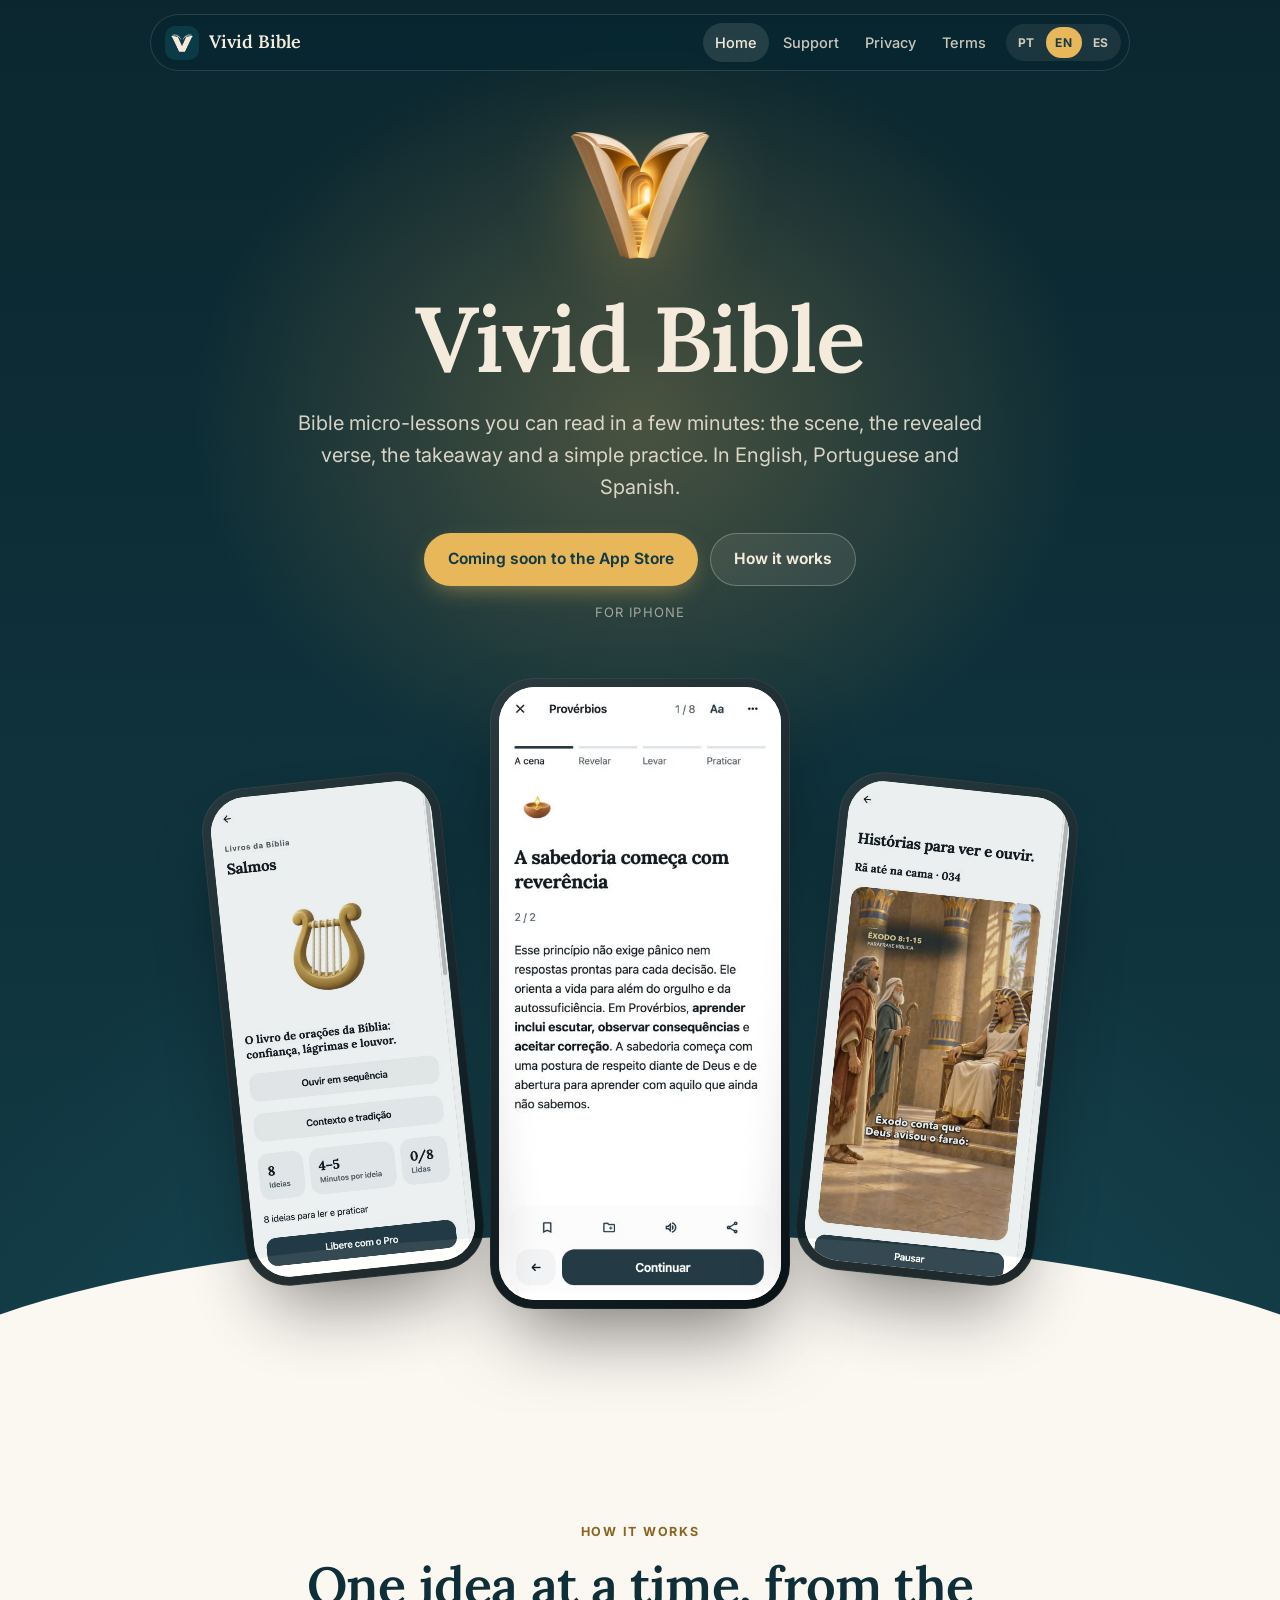
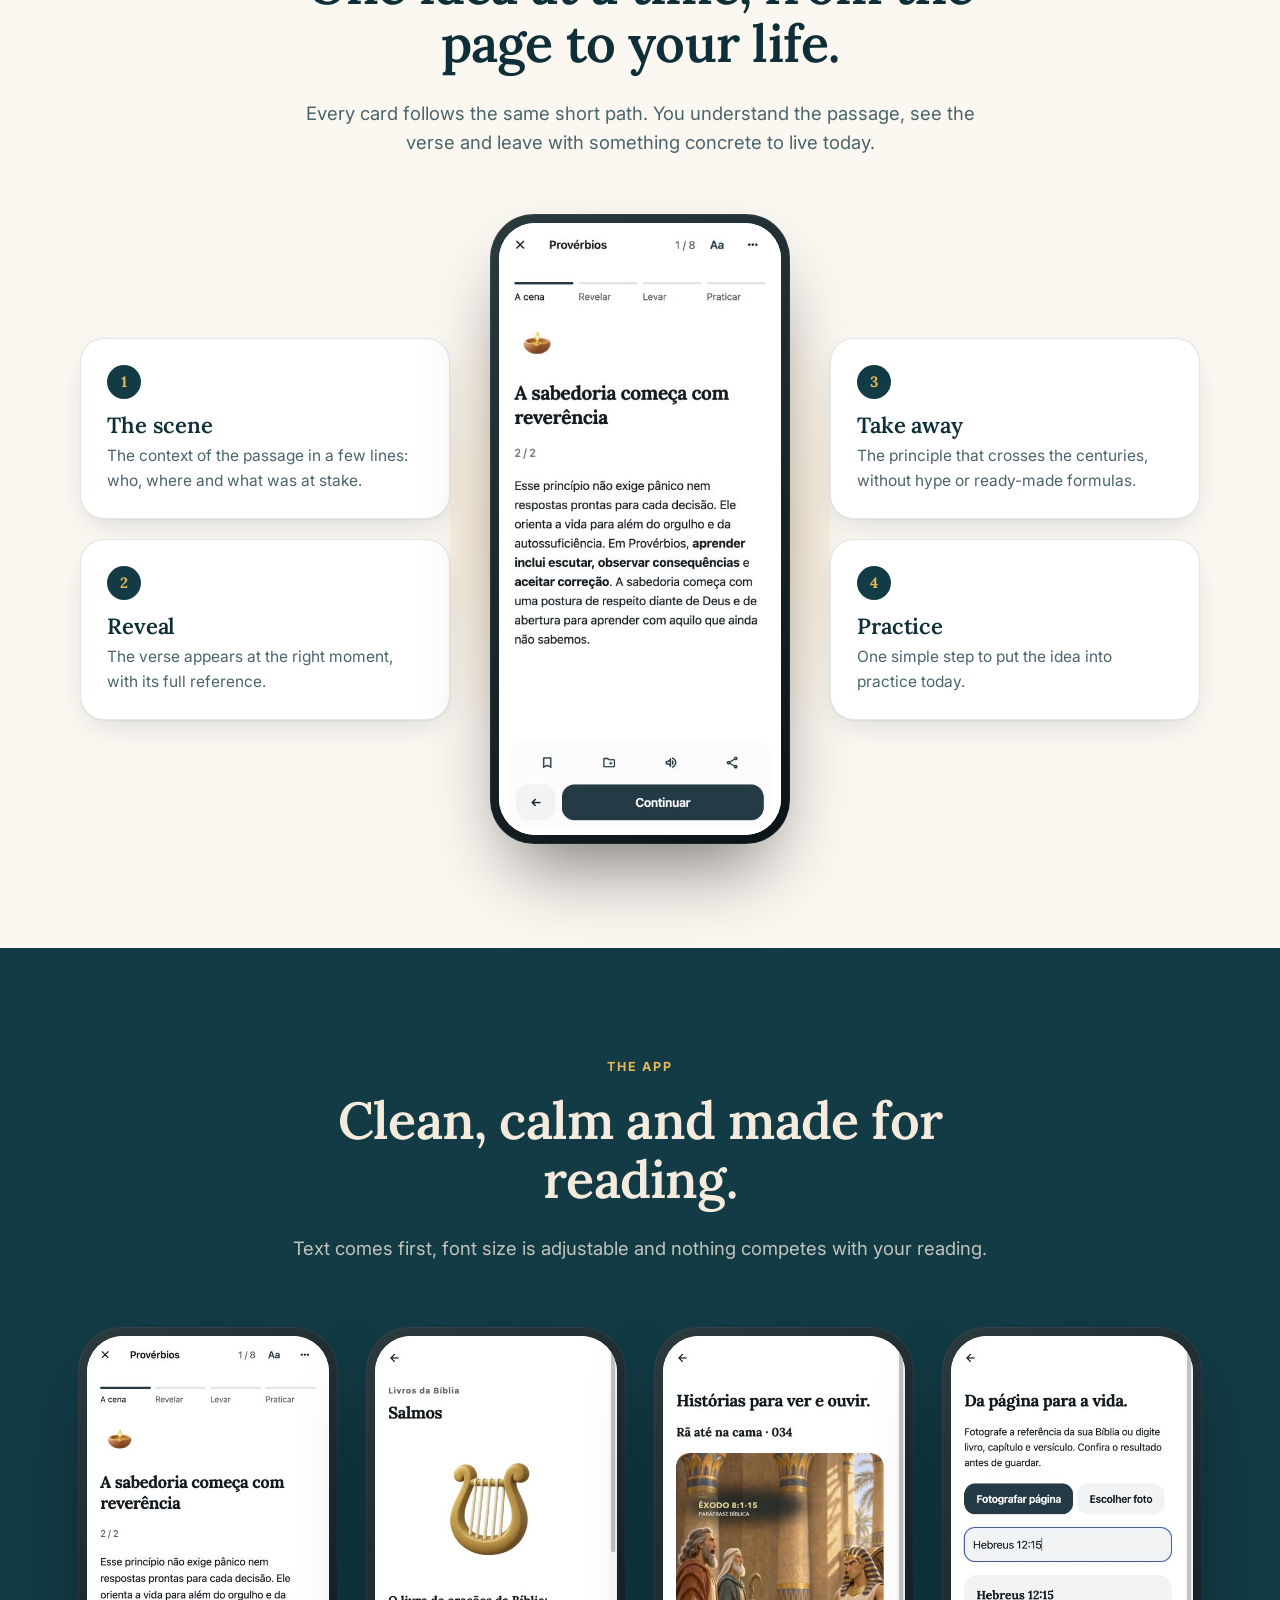
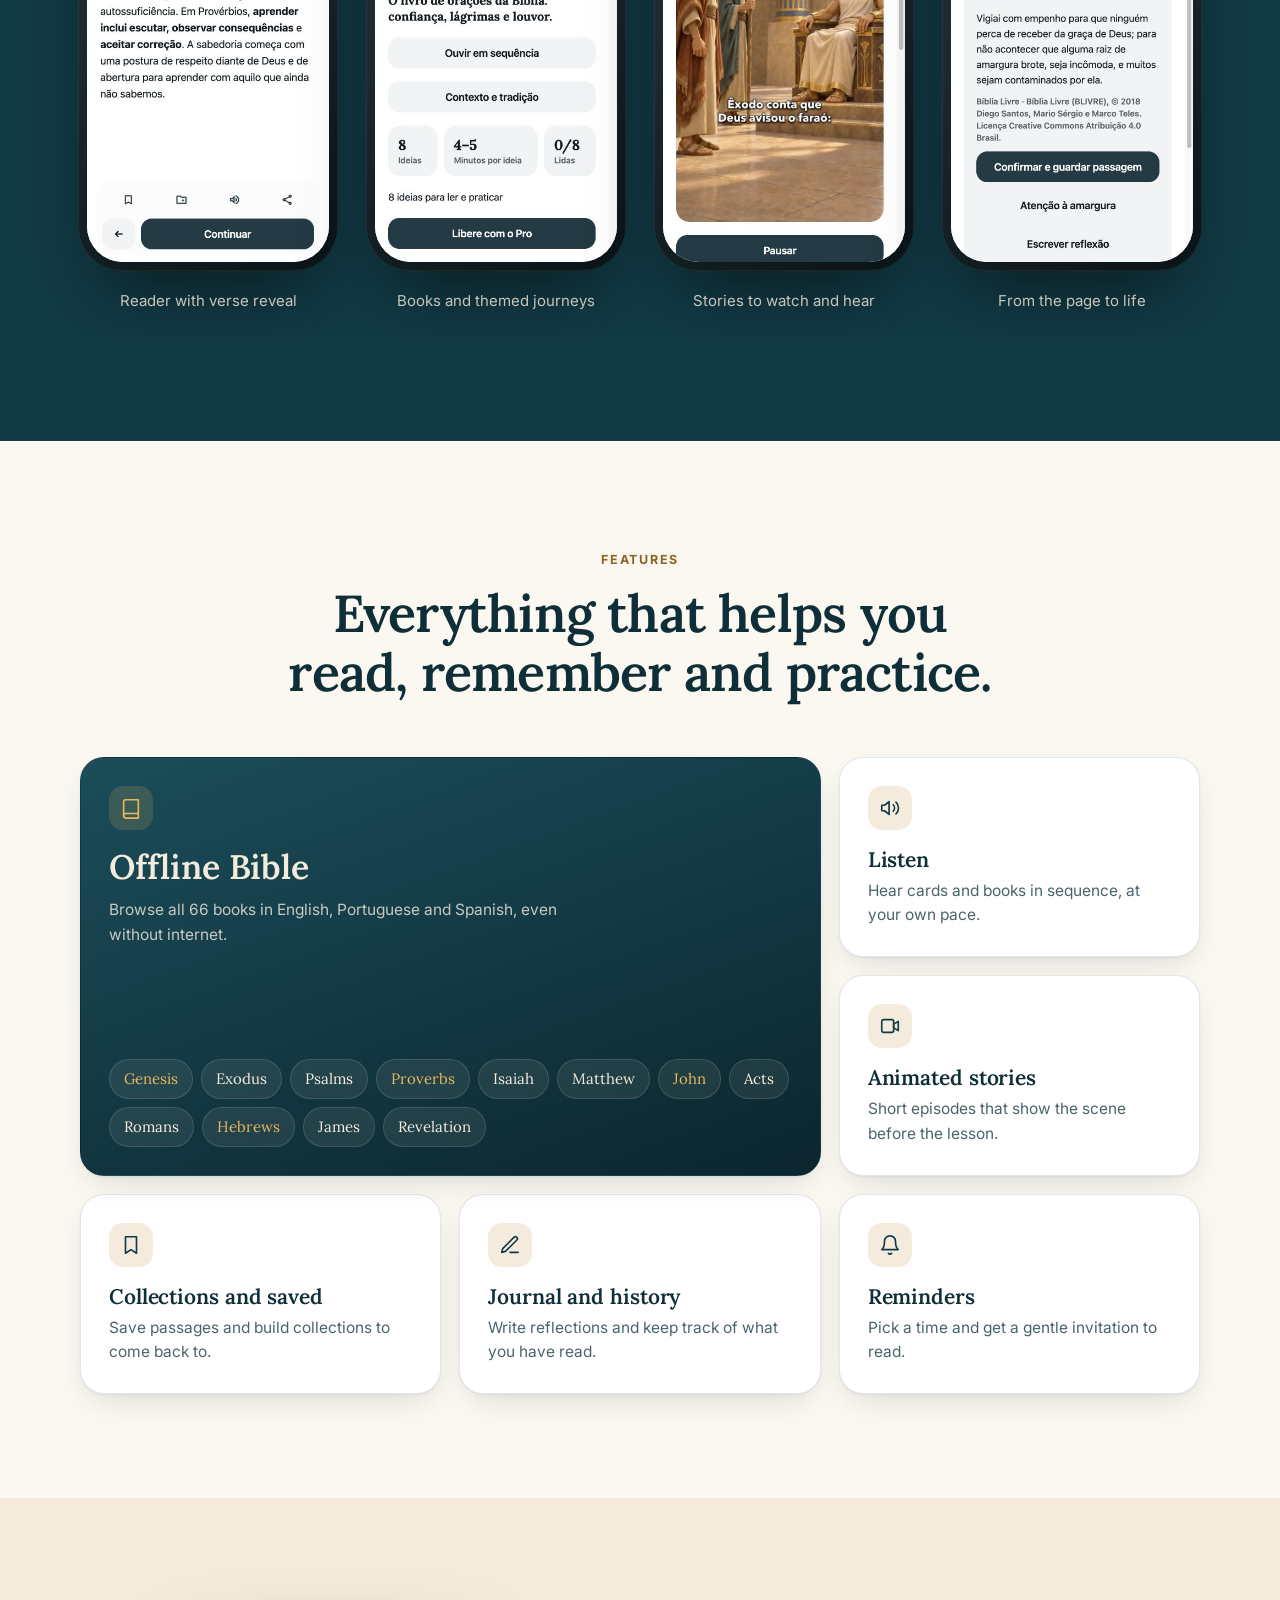
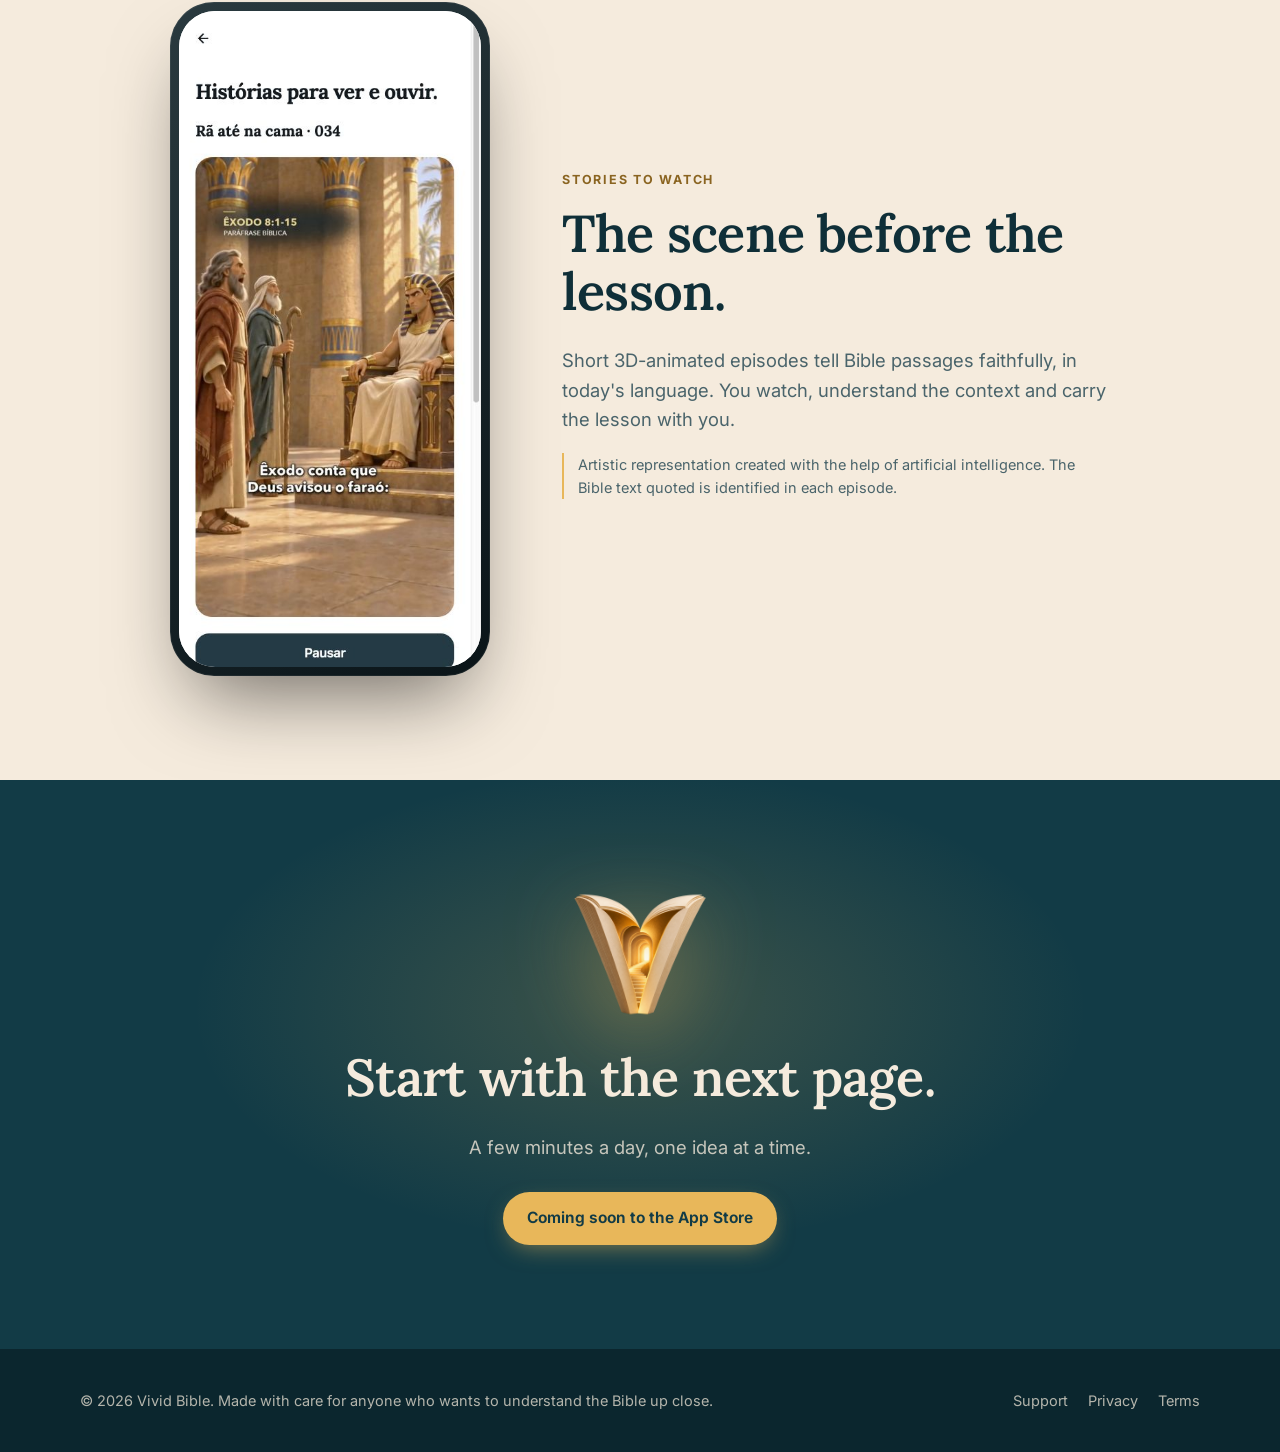
==== docs/en/index.html @ 7d6e079f "Site do Bíblia Vívida (PT/EN/ES) publicado pelo GitHub Pages Página inicial, Suporte, Política de Pr" ====
<!doctype html>
<html lang="en">
<head>
<meta charset="utf-8">
<meta name="viewport" content="width=device-width, initial-scale=1">
<title>Vivid Bible — Short Bible lessons for everyday life</title>
<meta name="description" content="Bible micro-lessons you can read in a few minutes: the scene, the verse, the takeaway and a practice. In English, Portuguese and Spanish.">
<meta name="theme-color" content="#123B46">
<meta property="og:title" content="Vivid Bible — Short Bible lessons for everyday life">
<meta property="og:description" content="Bible micro-lessons you can read in a few minutes: the scene, the verse, the takeaway and a practice. In English, Portuguese and Spanish.">
<meta property="og:image" content="../assets/img/avatar.png">

<link rel="icon" type="image/png" href="../assets/img/favicon.png">
<link rel="apple-touch-icon" href="../assets/img/apple-touch-icon.png">
<link rel="preconnect" href="https://fonts.googleapis.com">
<link rel="preconnect" href="https://fonts.gstatic.com" crossorigin>
<link href="https://fonts.googleapis.com/css2?family=Inter:wght@400;500;600;700&family=Lora:ital,wght@0,500;0,600;0,700;1,500&display=swap" rel="stylesheet">
<link rel="stylesheet" href="../assets/style.css">
</head>
<body>
<a class="skip" href="#conteudo">Skip to content</a>
<header class="topo">
  <div class="pilula">
    <a class="marca" href="index.html"><img src="../assets/img/avatar.png" alt="" width="36" height="36">Vivid Bible</a>
    <nav class="nav" aria-label="Menu"><a href="index.html" aria-current="page" class="so-desktop">Home</a><a href="support.html">Support</a><a href="privacy.html">Privacy</a><a href="terms.html">Terms</a><span class="idiomas"><a href="../pt/index.html" hreflang="pt-BR" lang="pt-BR">PT</a><a href="../en/index.html" hreflang="en" lang="en" aria-current="true">EN</a><a href="../es/index.html" hreflang="es" lang="es">ES</a></span></nav>
  </div>
</header>
<main id="conteudo">

<section class="heroi" aria-labelledby="h-heroi">
  <div class="wrap">
    <img class="simbolo revela" src="../assets/img/simbolo.png" alt="" width="640" height="640">
    <h1 id="h-heroi" class="revela">Vivid Bible</h1>
    
    <p class="lead revela">Bible micro-lessons you can read in a few minutes: the scene, the revealed verse, the takeaway and a simple practice. In English, Portuguese and Spanish.</p>
    <div class="ctas revela"><span class="botao" aria-disabled="true">Coming soon to the App Store</span><a class="botao secundario" href="#como">How it works</a></div>
    <p class="selo">For iPhone</p>
  </div>
  <div class="palco" aria-hidden="true">
    <div class="aparelho lado"><img src="../assets/img/print-salmos.jpg" alt="" width="440" height="956"></div>
    <div class="aparelho centro"><img src="../assets/img/print-leitor.jpg" alt="" width="440" height="956"></div>
    <div class="aparelho lado"><img src="../assets/img/print-video.jpg" alt="" width="440" height="956"></div>
  </div>
</section>

<section id="como" aria-labelledby="h-como">
  <div class="wrap">
    <div class="cabeca-secao">
      <p class="rotulo">How it works</p>
      <h2 class="titulo-secao" id="h-como">One idea at a time, from the page to your life.</h2>
      <p class="intro">Every card follows the same short path. You understand the passage, see the verse and leave with something concrete to live today.</p>
    </div>
    <div class="orbita">
      <div class="coluna"><div class="passo"><span class="num">1</span><h3>The scene</h3><p>The context of the passage in a few lines: who, where and what was at stake.</p></div><div class="passo"><span class="num">2</span><h3>Reveal</h3><p>The verse appears at the right moment, with its full reference.</p></div></div>
      <div class="aparelho"><img src="../assets/img/print-leitor.jpg" alt="Reader with verse reveal" width="440" height="956" loading="lazy"></div>
      <div class="coluna"><div class="passo"><span class="num">3</span><h3>Take away</h3><p>The principle that crosses the centuries, without hype or ready-made formulas.</p></div><div class="passo"><span class="num">4</span><h3>Practice</h3><p>One simple step to put the idea into practice today.</p></div></div>
    </div>
  </div>
</section>

<section class="escuro" aria-labelledby="h-telas">
  <div class="wrap">
    <div class="cabeca-secao">
      <p class="rotulo">The app</p>
      <h2 class="titulo-secao" id="h-telas">Clean, calm and made for reading.</h2>
      <p class="intro">Text comes first, font size is adjustable and nothing competes with your reading.</p>
    </div>
  </div>
  <div class="telas" tabindex="0" role="region" aria-label="The app"><div class="tela"><figure><div class="aparelho"><img src="../assets/img/print-leitor.jpg" alt="Reader with verse reveal" width="440" height="956" loading="lazy"></div><figcaption>Reader with verse reveal</figcaption></figure></div><div class="tela"><figure><div class="aparelho"><img src="../assets/img/print-salmos.jpg" alt="Books and themed journeys" width="440" height="956" loading="lazy"></div><figcaption>Books and themed journeys</figcaption></figure></div><div class="tela"><figure><div class="aparelho"><img src="../assets/img/print-video.jpg" alt="Stories to watch and hear" width="440" height="956" loading="lazy"></div><figcaption>Stories to watch and hear</figcaption></figure></div><div class="tela"><figure><div class="aparelho"><img src="../assets/img/print-scanner.jpg" alt="From the page to life" width="440" height="956" loading="lazy"></div><figcaption>From the page to life</figcaption></figure></div></div>
</section>

<section aria-labelledby="h-rec">
  <div class="wrap">
    <div class="cabeca-secao">
      <p class="rotulo">Features</p>
      <h2 class="titulo-secao" id="h-rec">Everything that helps you read, remember and practice.</h2>
    </div>
    <div class="bento"><div class="bloco grande escuro-b"><div class="icone" aria-hidden="true"><svg viewBox="0 0 24 24"><path d="M4 5.5A2.5 2.5 0 0 1 6.5 3H20v15H6.5A2.5 2.5 0 0 0 4 20.5z"/><path d="M4 20.5A2.5 2.5 0 0 0 6.5 23H20v-5"/></svg></div><h3>Offline Bible</h3><p>Browse all 66 books in English, Portuguese and Spanish, even without internet.</p><div class="livros" aria-hidden="true"><span>Genesis</span><span>Exodus</span><span>Psalms</span><span>Proverbs</span><span>Isaiah</span><span>Matthew</span><span>John</span><span>Acts</span><span>Romans</span><span>Hebrews</span><span>James</span><span>Revelation</span></div></div><div class="bloco"><div class="icone" aria-hidden="true"><svg viewBox="0 0 24 24"><path d="M11 5 6 9H3v6h3l5 4z"/><path d="M15.5 8.5a5 5 0 0 1 0 7"/><path d="M18.5 5.5a9 9 0 0 1 0 13"/></svg></div><h3>Listen</h3><p>Hear cards and books in sequence, at your own pace.</p></div><div class="bloco"><div class="icone" aria-hidden="true"><svg viewBox="0 0 24 24"><rect x="3" y="5" width="13" height="14" rx="2"/><path d="m16 10 5-3v10l-5-3z"/></svg></div><h3>Animated stories</h3><p>Short episodes that show the scene before the lesson.</p></div><div class="bloco"><div class="icone" aria-hidden="true"><svg viewBox="0 0 24 24"><path d="M6 3h12v18l-6-4-6 4z"/></svg></div><h3>Collections and saved</h3><p>Save passages and build collections to come back to.</p></div><div class="bloco"><div class="icone" aria-hidden="true"><svg viewBox="0 0 24 24"><path d="M12 20h9"/><path d="M16.5 3.5a2.1 2.1 0 0 1 3 3L7 19l-4 1 1-4z"/></svg></div><h3>Journal and history</h3><p>Write reflections and keep track of what you have read.</p></div><div class="bloco"><div class="icone" aria-hidden="true"><svg viewBox="0 0 24 24"><path d="M6 8a6 6 0 0 1 12 0c0 7 3 9 3 9H3s3-2 3-9"/><path d="M10.3 21a1.94 1.94 0 0 0 3.4 0"/></svg></div><h3>Reminders</h3><p>Pick a time and get a gentle invitation to read.</p></div></div>
  </div>
</section>

<section class="marfim" aria-labelledby="h-vid">
  <div class="wrap videos">
    <div class="aparelho"><img src="../assets/img/print-video.jpg" alt="" width="440" height="956" loading="lazy"></div>
    <div>
      <p class="rotulo">Stories to watch</p>
      <h2 class="titulo-secao" id="h-vid">The scene before the lesson.</h2>
      <p class="intro">Short 3D-animated episodes tell Bible passages faithfully, in today's language. You watch, understand the context and carry the lesson with you.</p>
      <p class="nota">Artistic representation created with the help of artificial intelligence. The Bible text quoted is identified in each episode.</p>
    </div>
  </div>
</section>

<section class="escuro chamada" aria-labelledby="h-fim">
  <div class="wrap">
    <img class="simbolo-peq" src="../assets/img/simbolo.png" alt="" width="140" height="140">
    <h2 class="titulo-secao" id="h-fim">Start with the next page.</h2>
    <p class="intro">A few minutes a day, one idea at a time.</p>
    <div class="ctas"><span class="botao" aria-disabled="true">Coming soon to the App Store</span></div>
  </div>
</section>

</main>
<footer class="rodape">
  <div class="wrap">
    <div>© 2026 Vivid Bible. Made with care for anyone who wants to understand the Bible up close.</div>
    <nav aria-label="Links"><a href="support.html">Support</a><a href="privacy.html">Privacy</a><a href="terms.html">Terms</a></nav>
  </div>
</footer>
<script>
  (function () {
    var t = document.querySelector(".topo");
    var f = function () { t.classList.toggle("rolou", window.scrollY > 8); };
    f(); window.addEventListener("scroll", f, { passive: true });
  })();
</script>
</body>
</html>
---- docs/assets/style.css ----
/* Bíblia Vívida — site do app
   Paleta do kit de marca: petróleo #123B46, marfim #F5EBDD, ouro #E8B75A
   Texto só em marfim/petróleo ou ouro/petróleo (ouro sobre marfim é decorativo).
   Referências de layout (Mobbin): Superpower/Jeton (nav em pílula, hero central com aparelho),
   Monarch (passos orbitando o aparelho), Fluz/PamPam (títulos serifados, grade de recursos). */

:root {
  --petroleo: #123B46;
  --petroleo-escuro: #0B262E;
  --petroleo-claro: #1B4D5A;
  --marfim: #F5EBDD;
  --marfim-claro: #FBF7F1;
  --ouro: #E8B75A;
  --ouro-escuro: #8A6420; /* texto pequeno sobre marfim (contraste ≥ 4.5) */
  --tinta: #0F2F38;
  --tinta-suave: #4A646B;
  --linha: rgba(18, 59, 70, 0.12);
  --serif: "Lora", Georgia, "Times New Roman", serif;
  --sans: "Inter", -apple-system, BlinkMacSystemFont, "Segoe UI", Roboto, Helvetica, Arial, sans-serif;
  --raio: 24px;
  --max: 1160px;
  --sombra: 0 1px 2px rgba(11,38,46,.06), 0 12px 32px -12px rgba(11,38,46,.18);
}

* { box-sizing: border-box; }
html { -webkit-text-size-adjust: 100%; scroll-behavior: smooth; scroll-padding-top: 96px; }
body {
  margin: 0;
  font-family: var(--sans);
  font-size: 17px;
  line-height: 1.6;
  color: var(--tinta);
  background: var(--marfim-claro);
  -webkit-font-smoothing: antialiased;
  overflow-x: hidden;
}
img { max-width: 100%; height: auto; display: block; }
a { color: inherit; }
h1, h2, h3 { font-family: var(--serif); font-weight: 600; line-height: 1.12; margin: 0 0 .5em; letter-spacing: -.015em; }
h3 { letter-spacing: -.005em; }
p { margin: 0 0 1em; }

.wrap { max-width: var(--max); margin: 0 auto; padding: 0 20px; }
.skip { position: absolute; left: -9999px; }
.skip:focus { left: 16px; top: 16px; background: var(--ouro); color: var(--petroleo); padding: 8px 12px; z-index: 100; border-radius: 8px; }
:focus-visible { outline: 3px solid var(--ouro); outline-offset: 3px; border-radius: 8px; }

/* ---------- Navegação flutuante em pílula ---------- */
.topo { position: sticky; top: 0; z-index: 50; padding: 14px 16px 0; margin-bottom: -82px; pointer-events: none; }
.pilula {
  pointer-events: auto;
  max-width: 980px; margin: 0 auto;
  display: flex; align-items: center; justify-content: space-between; gap: 12px;
  padding: 8px 8px 8px 14px; border-radius: 999px;
  color: var(--marfim);
  background: rgba(11, 38, 46, .55);
  border: 1px solid rgba(245, 235, 221, .14);
  -webkit-backdrop-filter: blur(18px) saturate(1.4); backdrop-filter: blur(18px) saturate(1.4);
  transition: background .3s, box-shadow .3s;
}
.topo.rolou .pilula { background: rgba(11, 38, 46, .86); box-shadow: 0 12px 30px -10px rgba(0,0,0,.4); }
.marca { display: flex; align-items: center; gap: 10px; text-decoration: none; font-family: var(--serif); font-size: 18px; font-weight: 600; white-space: nowrap; }
.marca img { width: 34px; height: 34px; border-radius: 10px; }
.nav { display: flex; align-items: center; gap: 2px; }
.nav a { text-decoration: none; font-size: 14.5px; font-weight: 500; padding: 8px 12px; border-radius: 999px; color: rgba(245,235,221,.82); transition: color .2s, background .2s; }
.nav a:hover { color: var(--marfim); background: rgba(245,235,221,.08); }
.nav a[aria-current="page"] { color: var(--marfim); background: rgba(245,235,221,.12); }
.idiomas { display: flex; gap: 2px; margin-left: 6px; padding: 3px; border-radius: 999px; background: rgba(245,235,221,.08); }
.idiomas a { font-size: 12px; font-weight: 700; letter-spacing: .06em; padding: 6px 9px; }
.idiomas a[aria-current="true"] { background: var(--ouro); color: var(--petroleo); }

/* ---------- Herói ---------- */
.heroi {
  position: relative;
  color: var(--marfim);
  text-align: center;
  padding-top: 132px;
  background:
    radial-gradient(ellipse 50% 38% at 50% 30%, rgba(232, 183, 90, .28), transparent 70%),
    radial-gradient(ellipse 80% 60% at 50% 100%, rgba(27, 77, 90, .9), transparent 70%),
    linear-gradient(180deg, var(--petroleo-escuro) 0%, var(--petroleo) 100%);
  overflow: hidden;
}
.heroi::after { /* curva de transição para o marfim, como em Superpower */
  content: ""; position: absolute; left: -10%; right: -10%; bottom: -1px; height: 180px;
  background: var(--marfim-claro); border-radius: 50% 50% 0 0 / 100% 100% 0 0; z-index: 1;
}
.heroi .simbolo { width: 148px; margin: 0 auto 18px; filter: drop-shadow(0 18px 40px rgba(232,183,90,.35)); }
.heroi h1 { font-size: clamp(46px, 7.4vw, 92px); margin-bottom: .18em; }
.assinatura { font-family: var(--serif); font-style: italic; font-size: clamp(20px, 2.4vw, 27px); color: var(--ouro); margin: 0 auto .9em; }
.heroi .lead { font-size: clamp(17px, 1.6vw, 20px); max-width: 36em; margin: 0 auto; color: rgba(245,235,221,.86); }
.ctas { display: flex; flex-wrap: wrap; gap: 12px; margin-top: 30px; justify-content: center; align-items: center; }
.botao {
  display: inline-flex; align-items: center; gap: 10px;
  background: var(--ouro); color: var(--petroleo);
  font-weight: 650; text-decoration: none; padding: 14px 24px; border-radius: 999px; border: 0; font-size: 15.5px;
  box-shadow: 0 8px 24px -8px rgba(232,183,90,.6);
  transition: transform .2s, box-shadow .2s;
}
.botao:hover { transform: translateY(-1px); }
.botao.secundario { background: rgba(245,235,221,.08); color: var(--marfim); box-shadow: inset 0 0 0 1px rgba(245,235,221,.28); }
.botao[aria-disabled="true"] { cursor: default; }
.botao[aria-disabled="true"]:hover { transform: none; }
.selo { font-size: 13px; letter-spacing: .08em; text-transform: uppercase; color: rgba(245,235,221,.6); margin-top: 16px; }

.palco { position: relative; z-index: 2; display: flex; justify-content: center; align-items: flex-end; gap: 28px; margin-top: 56px; padding: 0 20px; }
.palco .centro { width: 300px; }
.palco .lado { width: 240px; margin-bottom: 40px; opacity: .92; }
.palco .lado:first-child { transform: rotate(-6deg) translateY(10px); }
.palco .lado:last-child { transform: rotate(6deg) translateY(10px); }

/* Aparelho */
.aparelho { border-radius: 44px; padding: 9px; background: linear-gradient(145deg, #2a3a3f, #0a1418); box-shadow: 0 0 0 1px rgba(255,255,255,.06) inset, 0 40px 80px -24px rgba(0,0,0,.55); }
.aparelho img { border-radius: 36px; width: 100%; aspect-ratio: 440 / 956; object-fit: cover; object-position: top; background: #fff; }

/* ---------- Seções ---------- */
section { padding: 104px 0; }
.cabeca-secao { text-align: center; max-width: 720px; margin: 0 auto 56px; }
.rotulo { display: inline-block; font-size: 12.5px; font-weight: 700; letter-spacing: .14em; text-transform: uppercase; color: var(--ouro-escuro); margin-bottom: 14px; }
.escuro .rotulo { color: var(--ouro); }
.titulo-secao { font-size: clamp(32px, 4.4vw, 52px); }
.intro { font-size: 18.5px; color: var(--tinta-suave); margin: 0 auto; }
.escuro { background: var(--petroleo); color: var(--marfim); }
.escuro .intro { color: rgba(245,235,221,.78); }
.marfim { background: var(--marfim); }

/* Passos em órbita (Monarch) */
.orbita { display: grid; grid-template-columns: 1fr 300px 1fr; gap: 40px; align-items: center; }
.coluna { display: grid; gap: 20px; }
.passo { position: relative; background: #fff; border: 1px solid var(--linha); border-radius: var(--raio); padding: 26px 26px 24px; box-shadow: var(--sombra); }
.passo .num { display: inline-grid; place-items: center; width: 34px; height: 34px; border-radius: 50%; background: var(--petroleo); color: var(--ouro); font-family: var(--serif); font-weight: 700; font-size: 15px; margin-bottom: 14px; }
.passo h3 { font-size: 22px; margin-bottom: .3em; }
.passo p { color: var(--tinta-suave); margin: 0; font-size: 15.5px; }
.orbita .aparelho { position: relative; }
.orbita .aparelho::before { content: ""; position: absolute; inset: -40px; z-index: -1; background: radial-gradient(circle, rgba(232,183,90,.35), transparent 65%); }

/* Telas em carrossel */
.telas { display: flex; gap: 28px; overflow-x: auto; scroll-snap-type: x mandatory; padding: 8px max(20px, calc((100vw - var(--max)) / 2 + 20px)) 24px; scrollbar-width: none; }
.telas::-webkit-scrollbar { display: none; }
.tela { flex: 0 0 260px; scroll-snap-align: center; }
.tela figure { margin: 0; }
.tela figcaption { font-size: 15px; margin-top: 18px; text-align: center; color: rgba(245,235,221,.8); }
@media (min-width: 1180px) { .telas { justify-content: center; } }

/* Bento de recursos */
.bento { display: grid; grid-template-columns: repeat(3, 1fr); gap: 18px; }
.bloco { background: #fff; border: 1px solid var(--linha); border-radius: var(--raio); padding: 28px; box-shadow: var(--sombra); transition: transform .25s, box-shadow .25s; }
.bloco:hover { transform: translateY(-2px); box-shadow: 0 1px 2px rgba(11,38,46,.06), 0 18px 40px -14px rgba(11,38,46,.25); }
.bloco h3 { font-size: 21px; margin-bottom: .35em; }
.bloco p { color: var(--tinta-suave); margin: 0; font-size: 15.5px; }
.bloco.grande { grid-column: span 2; grid-row: span 2; display: flex; flex-direction: column; overflow: hidden; position: relative; }
.escuro-b { background: linear-gradient(160deg, var(--petroleo-claro), var(--petroleo-escuro)); color: var(--marfim); border-color: transparent; }
.escuro-b p { color: rgba(245,235,221,.8); max-width: 30em; }
.escuro-b h3 { font-size: clamp(26px, 3vw, 34px); }
.icone { width: 44px; height: 44px; border-radius: 14px; background: var(--marfim); display: grid; place-items: center; margin-bottom: 18px; }
.escuro-b .icone { background: rgba(232,183,90,.16); }
.icone svg { width: 22px; height: 22px; stroke: var(--petroleo); fill: none; stroke-width: 1.8; stroke-linecap: round; stroke-linejoin: round; }
.escuro-b .icone svg { stroke: var(--ouro); }
.livros { margin-top: auto; padding-top: 28px; display: flex; flex-wrap: wrap; gap: 8px; }
.livros span { font-family: var(--serif); font-size: 15px; padding: 7px 14px; border-radius: 999px; background: rgba(245,235,221,.08); border: 1px solid rgba(245,235,221,.14); }
.livros span:nth-child(3n+1) { color: var(--ouro); }

/* Vídeos */
.videos { display: grid; grid-template-columns: 320px 1fr; gap: 72px; align-items: center; max-width: 980px; }
.videos .intro { margin: 0; }
.nota { font-size: 14.5px; color: var(--tinta-suave); margin-top: 18px; padding-left: 14px; border-left: 2px solid var(--ouro); }

/* Chamada final */
.chamada { text-align: center; position: relative; overflow: hidden;
  background: radial-gradient(ellipse 50% 60% at 50% 40%, rgba(232,183,90,.2), transparent 70%), var(--petroleo); }
.chamada .simbolo-peq { width: 140px; margin: 0 auto 24px; filter: drop-shadow(0 18px 40px rgba(232,183,90,.35)); }
.chamada .intro { margin: 0 auto; }

/* Animação de entrada */
@media (prefers-reduced-motion: no-preference) {
  .revela { animation: sobe .8s cubic-bezier(.2,.7,.2,1) both; }
  .heroi h1.revela { animation-delay: .08s; }
  .heroi .lead.revela { animation-delay: .16s; }
  .heroi .ctas.revela { animation-delay: .24s; }
  .palco { animation: sobe 1s .3s cubic-bezier(.2,.7,.2,1) both; }
  @keyframes sobe { from { opacity: 0; transform: translateY(24px); } to { opacity: 1; transform: none; } }
}

/* ---------- Páginas de texto (suporte / legais) ---------- */
.cabecalho-pagina { background: radial-gradient(ellipse 60% 80% at 50% 0%, rgba(232,183,90,.18), transparent 70%), var(--petroleo); color: var(--marfim); padding: 140px 0 64px; text-align: center; }
.cabecalho-pagina h1 { font-size: clamp(38px, 5.6vw, 60px); margin: 0; }
.cabecalho-pagina p { margin: 12px 0 0; color: rgba(245,235,221,.78); }
.texto { max-width: 760px; margin: 0 auto; padding: 56px 20px 104px; }
.texto h2 { font-size: 26px; margin-top: 1.9em; }
.texto h3 { font-size: 20px; margin-top: 1.4em; }
.texto ul { padding-left: 1.2em; margin: 0 0 1em; }
.texto li { margin-bottom: .45em; }
.texto a { color: var(--petroleo); text-decoration-color: var(--ouro); text-decoration-thickness: 2px; text-underline-offset: 3px; }
.sumario { background: #fff; border: 1px solid var(--linha); border-radius: var(--raio); padding: 22px 26px; box-shadow: var(--sombra); }
.sumario ol { margin: 0; padding-left: 1.2em; columns: 2; column-gap: 32px; }
.sumario li { break-inside: avoid; font-size: 15px; }
.sumario a { text-decoration: none; }
.sumario a:hover { text-decoration: underline; }

/* FAQ */
.faq details { background: #fff; border: 1px solid var(--linha); border-radius: 18px; margin-bottom: 12px; box-shadow: var(--sombra); transition: border-color .2s; }
.faq details[open] { border-color: rgba(232,183,90,.6); }
.faq summary { cursor: pointer; padding: 20px 24px; font-weight: 600; list-style: none; display: flex; justify-content: space-between; align-items: center; gap: 16px; }
.faq summary::-webkit-details-marker { display: none; }
.faq summary::after { content: "+"; flex: none; display: grid; place-items: center; width: 28px; height: 28px; border-radius: 50%; background: var(--marfim); font-size: 18px; line-height: 1; color: var(--petroleo); transition: transform .2s; }
.faq details[open] summary::after { transform: rotate(45deg); }
.faq details > div { padding: 0 24px 20px; color: var(--tinta-suave); }
.faq details > div p { margin: 0; }
.contato { background: radial-gradient(ellipse 70% 90% at 100% 0%, rgba(232,183,90,.2), transparent 70%), var(--petroleo); color: var(--marfim); border-radius: var(--raio); padding: 32px; margin-top: 40px; }
.contato h2 { margin-top: 0; }
.contato a { color: var(--ouro); }

/* Pendências de preenchimento: ficam visíveis de propósito até serem trocadas */
mark.pendente { background: #ffe08a; color: #3a2a00; padding: 0 4px; border-radius: 4px; font-weight: 600; }

/* ---------- Rodapé ---------- */
.rodape { background: var(--petroleo-escuro); color: rgba(245,235,221,.72); font-size: 14.5px; padding: 40px 0; }
.rodape .wrap { display: flex; flex-wrap: wrap; justify-content: space-between; gap: 20px; align-items: center; }
.rodape nav { display: flex; flex-wrap: wrap; gap: 20px; }
.rodape a { text-decoration: none; }
.rodape a:hover { color: var(--ouro); }

/* ---------- Responsivo ---------- */
@media (max-width: 960px) {
  .palco .lado { width: 190px; }
  .palco .centro { width: 250px; }
  .orbita { grid-template-columns: 1fr; max-width: 520px; margin: 0 auto; }
  .orbita .aparelho { max-width: 280px; margin: 20px auto; order: -1; }
  .bento { grid-template-columns: repeat(2, 1fr); }
  .videos { grid-template-columns: 1fr; gap: 40px; text-align: center; }
  .videos .aparelho { max-width: 280px; margin: 0 auto; }
  .nota { text-align: left; }
}
@media (max-width: 680px) {
  body { font-size: 16px; }
  section { padding: 72px 0; }
  .topo { padding: 10px 10px 0; margin-bottom: -70px; }
  .pilula { padding: 6px 6px 6px 10px; }
  .marca span, .marca { font-size: 0; gap: 0; }
  .marca img { width: 32px; height: 32px; }
  .nav .so-desktop { display: none; }
  .nav a { font-size: 13px; padding: 7px 7px; }
  .idiomas { margin-left: 2px; }
  .idiomas a { padding: 5px 6px; font-size: 10.5px; }
  .heroi { padding-top: 104px; }
  .heroi .simbolo { width: 112px; }
  .palco { gap: 12px; margin-top: 44px; }
  .palco .lado { display: none; }
  .palco .centro { width: 240px; }
  .heroi::after { height: 90px; }
  .bento { grid-template-columns: 1fr; }
  .bloco.grande { grid-column: auto; grid-row: auto; }
  .tela { flex-basis: 220px; }
  .aparelho { border-radius: 36px; padding: 7px; }
  .aparelho img { border-radius: 30px; }
  .sumario ol { columns: 1; }
  .cabecalho-pagina { padding: 116px 0 48px; }
}
@media (prefers-reduced-motion: reduce) { html { scroll-behavior: auto; } * { transition: none !important; } }
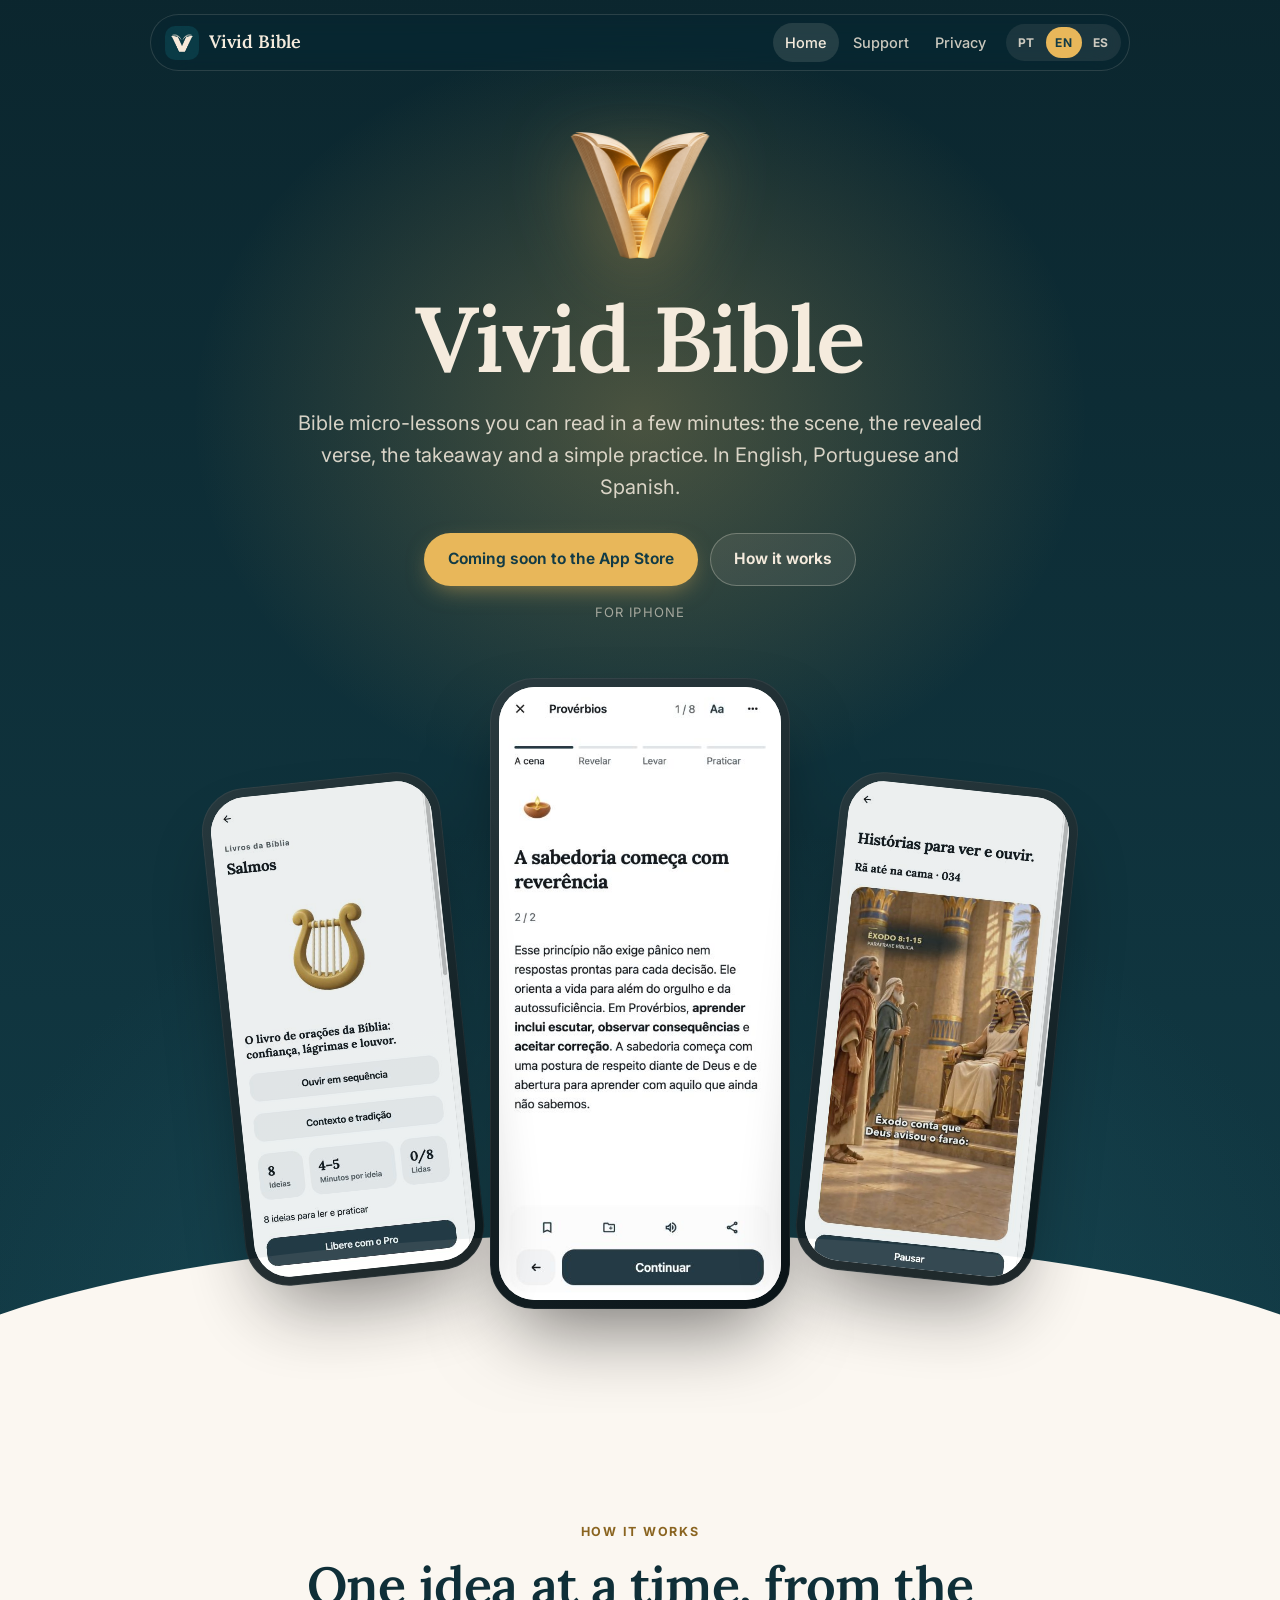
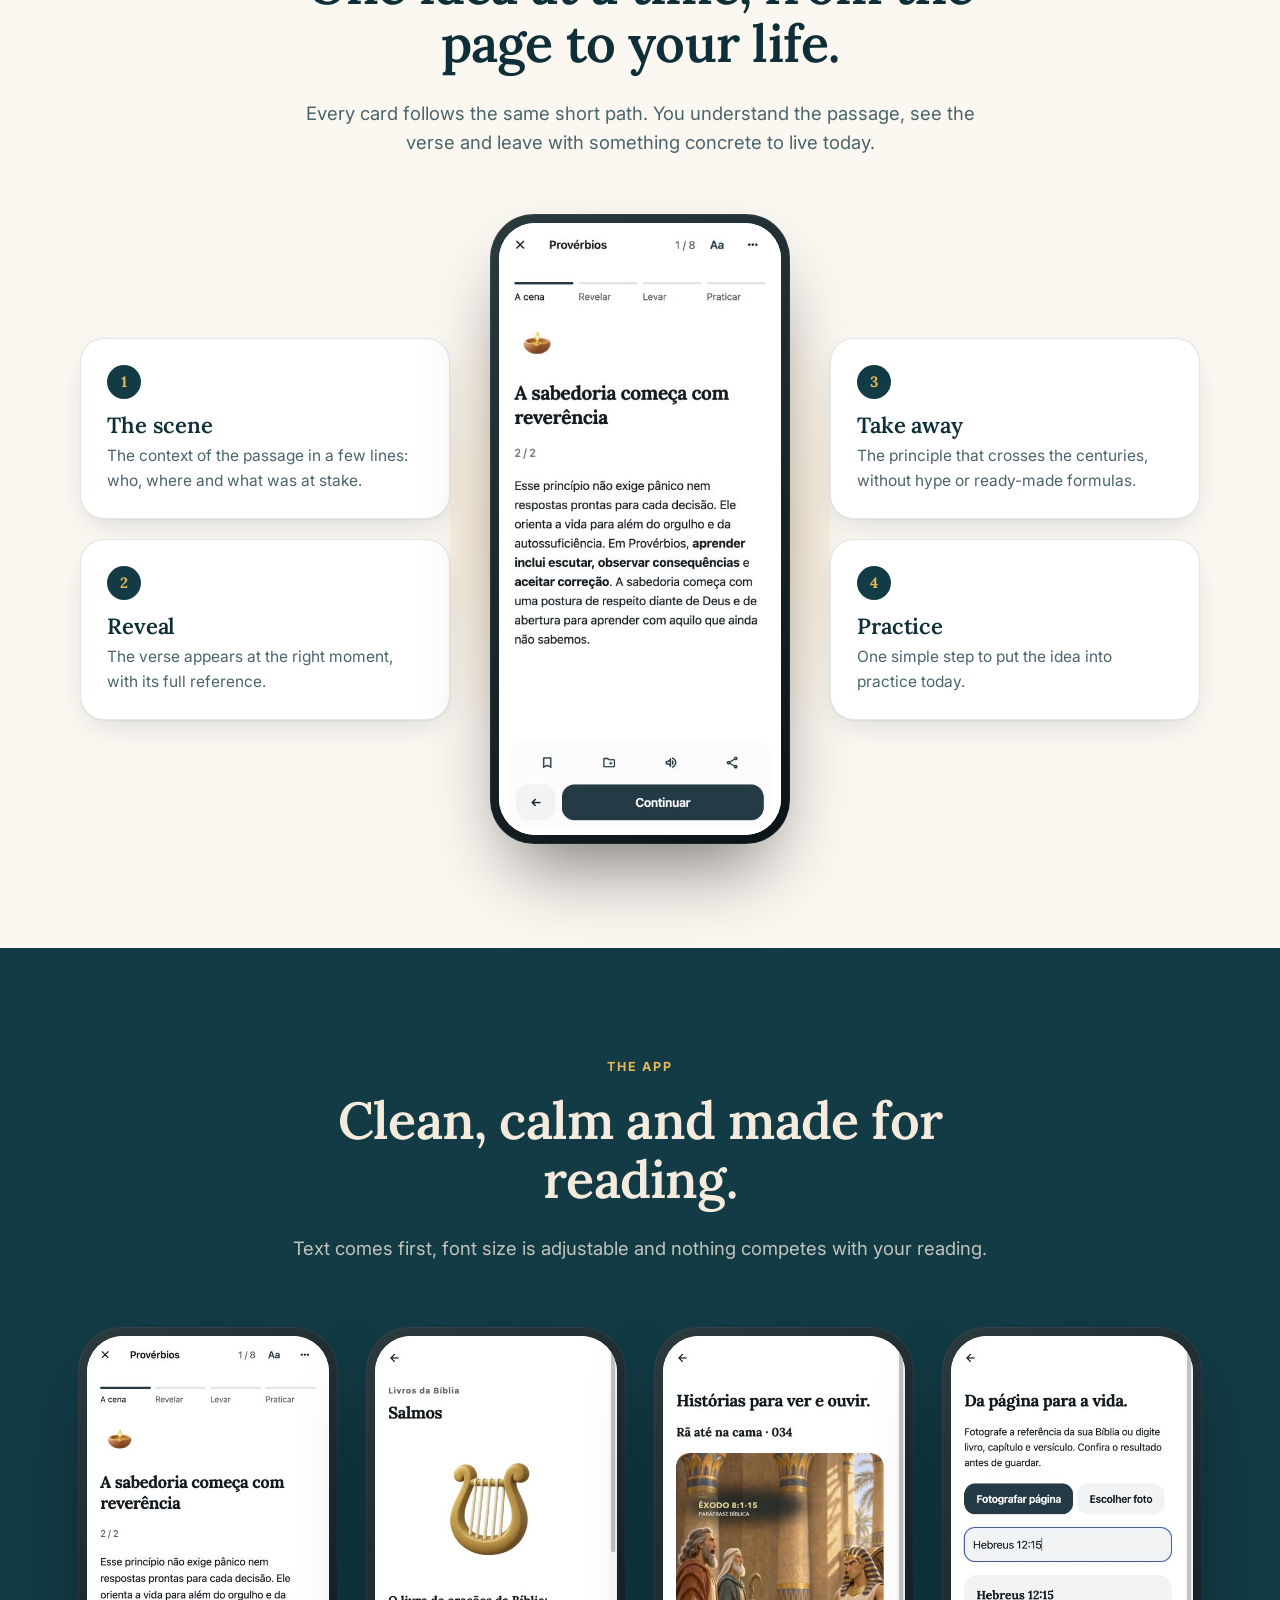
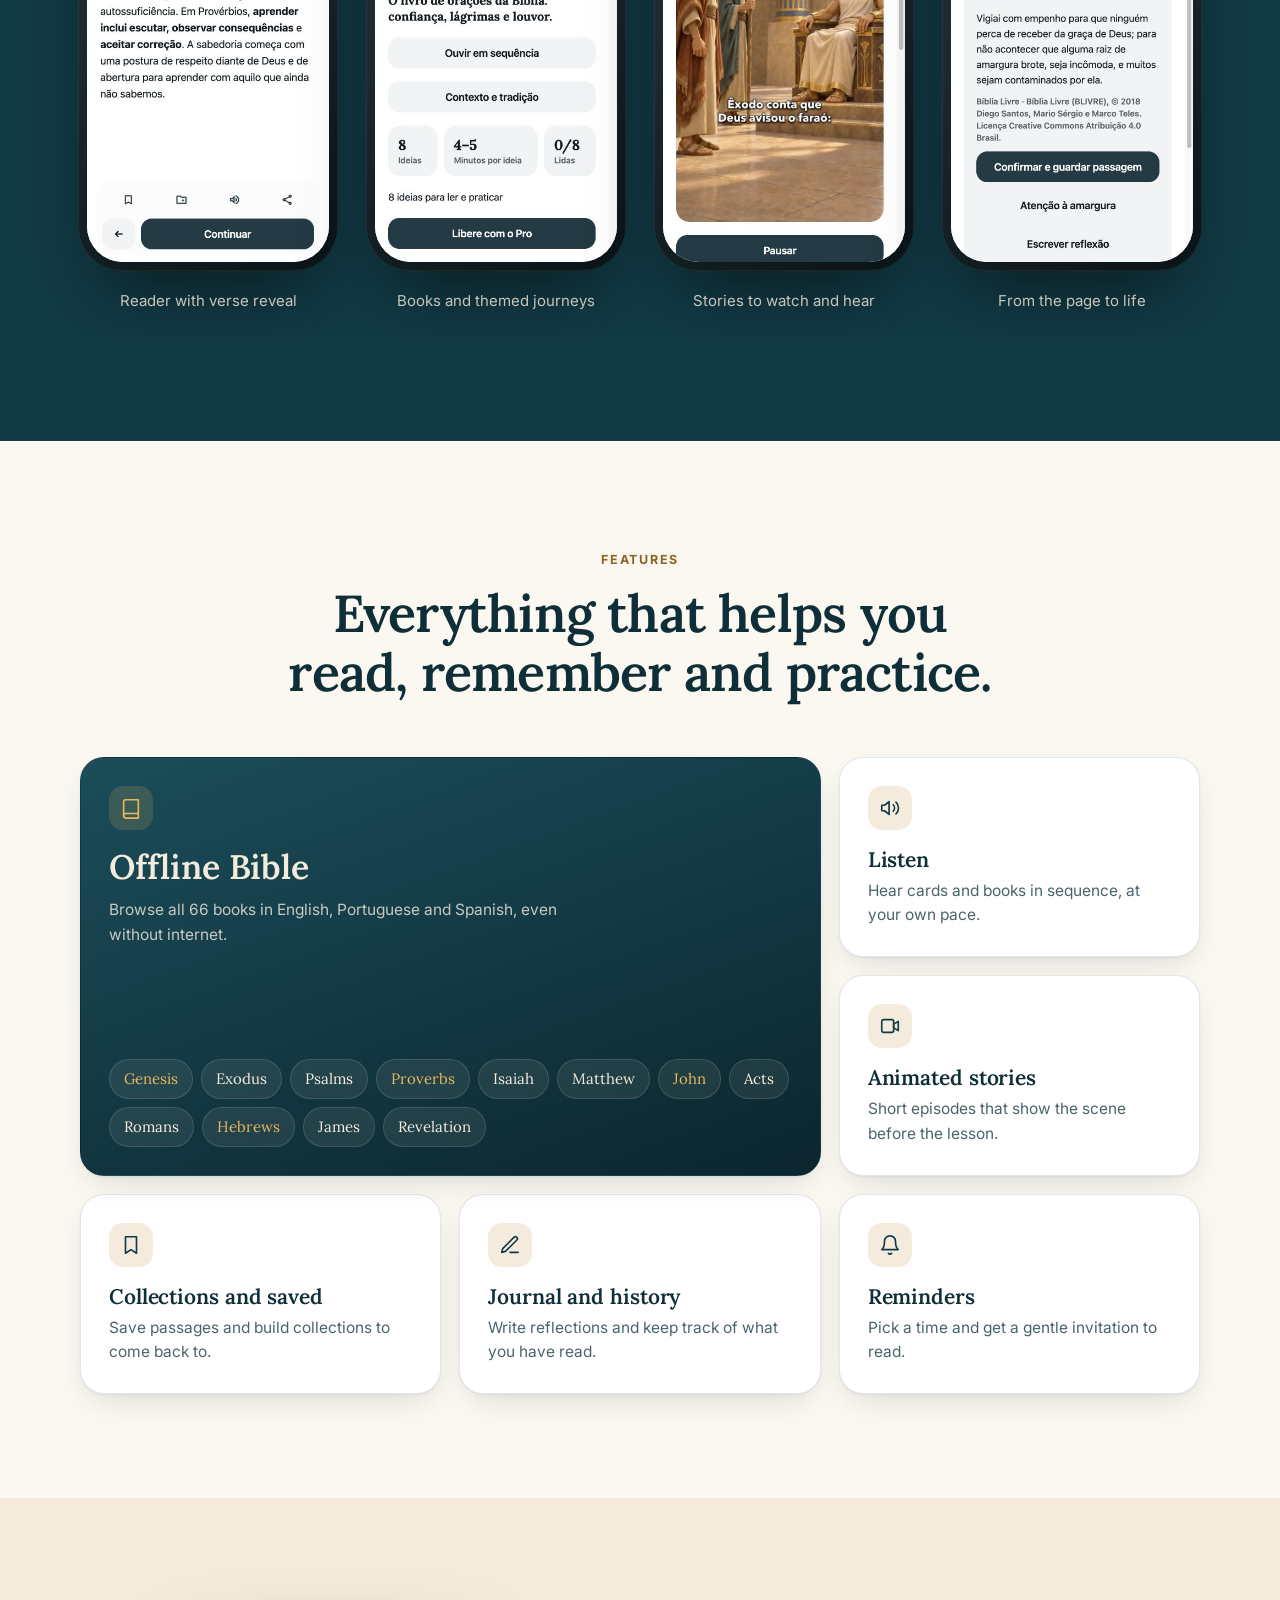
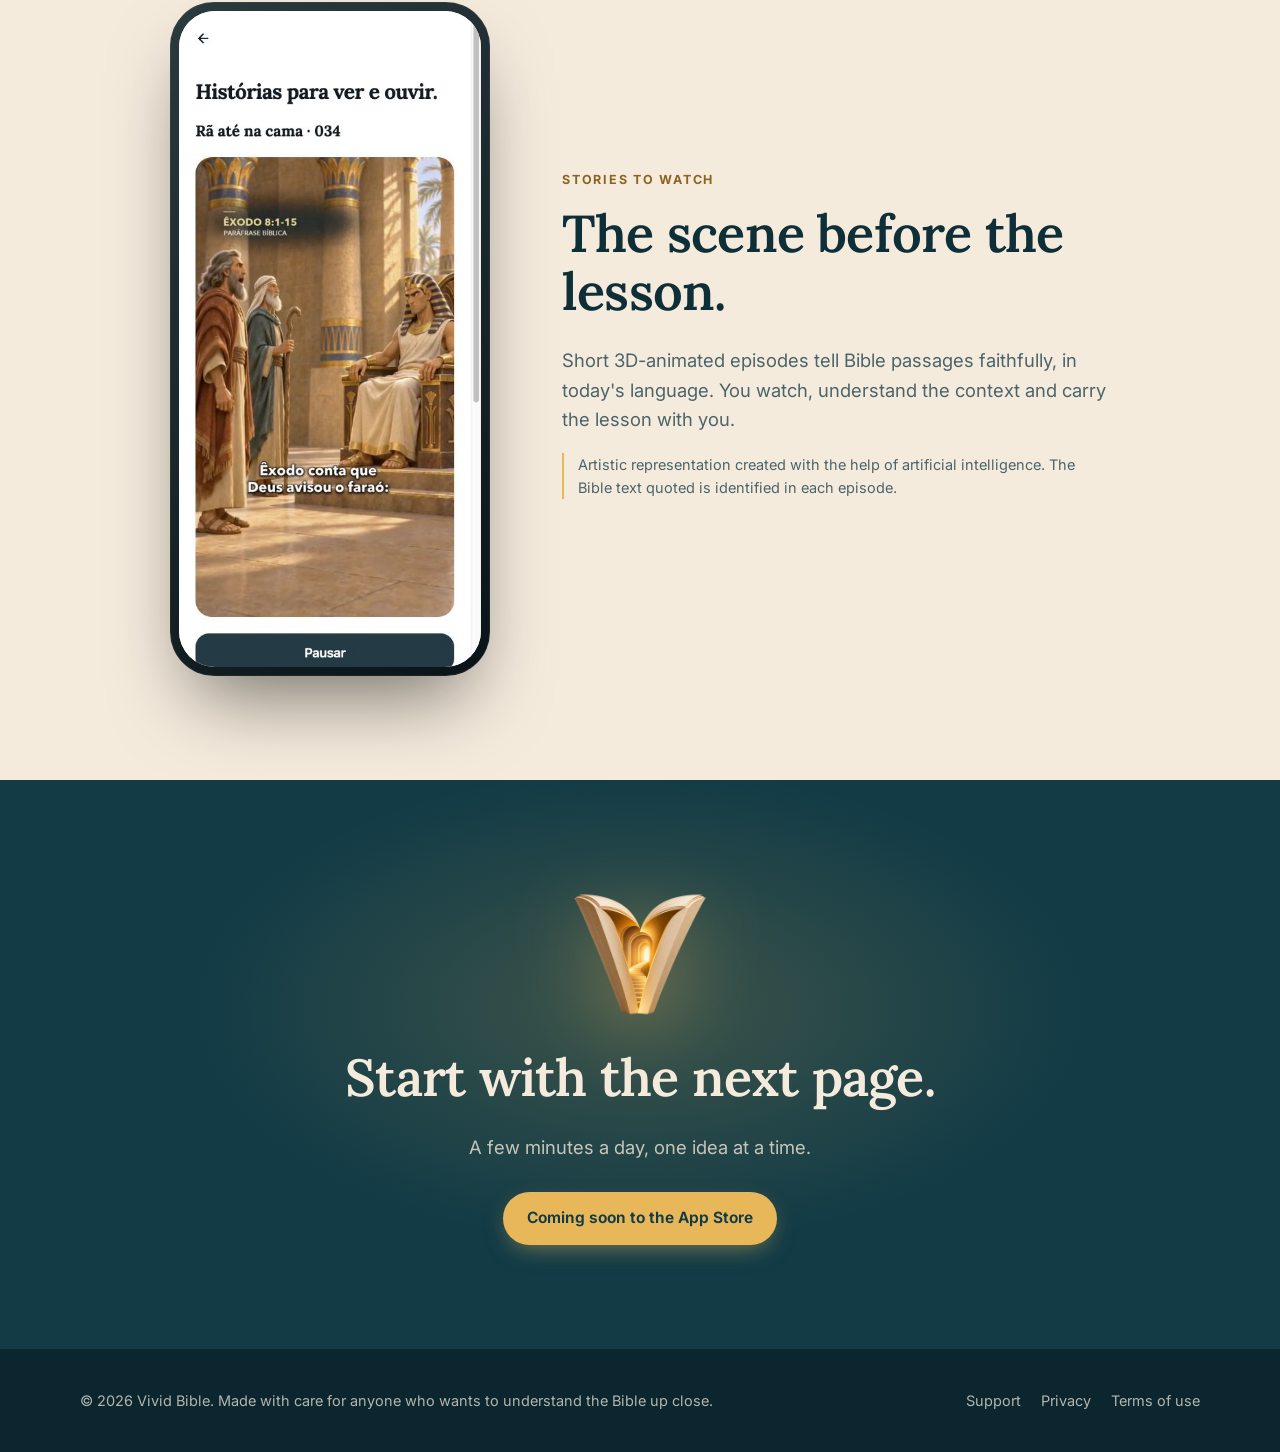
==== commit 357bbf22: "Site v1: política sem conta/IA, termos padrão da Apple, nome legal e Biblia Vívida em ES - Responsáv" ====
--- a/docs/en/index.html
+++ b/docs/en/index.html
@@ -8,8 +8,8 @@
 <meta name="theme-color" content="#123B46">
 <meta property="og:title" content="Vivid Bible — Short Bible lessons for everyday life">
 <meta property="og:description" content="Bible micro-lessons you can read in a few minutes: the scene, the verse, the takeaway and a practice. In English, Portuguese and Spanish.">
-<meta property="og:image" content="../assets/img/avatar.png">
-
+<meta property="og:image" content="https://vividbible.app/assets/img/avatar.png">
+<link rel="canonical" href="https://vividbible.app/en/index.html"><link rel="alternate" hreflang="pt-BR" href="https://vividbible.app/pt/index.html"><link rel="alternate" hreflang="en" href="https://vividbible.app/en/index.html"><link rel="alternate" hreflang="es" href="https://vividbible.app/es/index.html">
 <link rel="icon" type="image/png" href="../assets/img/favicon.png">
 <link rel="apple-touch-icon" href="../assets/img/apple-touch-icon.png">
 <link rel="preconnect" href="https://fonts.googleapis.com">
@@ -22,7 +22,7 @@
 <header class="topo">
   <div class="pilula">
     <a class="marca" href="index.html"><img src="../assets/img/avatar.png" alt="" width="36" height="36">Vivid Bible</a>
-    <nav class="nav" aria-label="Menu"><a href="index.html" aria-current="page" class="so-desktop">Home</a><a href="support.html">Support</a><a href="privacy.html">Privacy</a><a href="terms.html">Terms</a><span class="idiomas"><a href="../pt/index.html" hreflang="pt-BR" lang="pt-BR">PT</a><a href="../en/index.html" hreflang="en" lang="en" aria-current="true">EN</a><a href="../es/index.html" hreflang="es" lang="es">ES</a></span></nav>
+    <nav class="nav" aria-label="Menu"><a href="index.html" aria-current="page" class="so-desktop">Home</a><a href="support.html">Support</a><a href="privacy.html">Privacy</a><span class="idiomas"><a href="../pt/index.html" hreflang="pt-BR" lang="pt-BR">PT</a><a href="../en/index.html" hreflang="en" lang="en" aria-current="true">EN</a><a href="../es/index.html" hreflang="es" lang="es">ES</a></span></nav>
   </div>
 </header>
 <main id="conteudo">
@@ -104,7 +104,7 @@
 <footer class="rodape">
   <div class="wrap">
     <div>© 2026 Vivid Bible. Made with care for anyone who wants to understand the Bible up close.</div>
-    <nav aria-label="Links"><a href="support.html">Support</a><a href="privacy.html">Privacy</a><a href="terms.html">Terms</a></nav>
+    <nav aria-label="Links"><a href="support.html">Support</a><a href="privacy.html">Privacy</a><a href="https://www.apple.com/legal/internet-services/itunes/dev/stdeula/">Terms of use</a></nav>
   </div>
 </footer>
 <script>
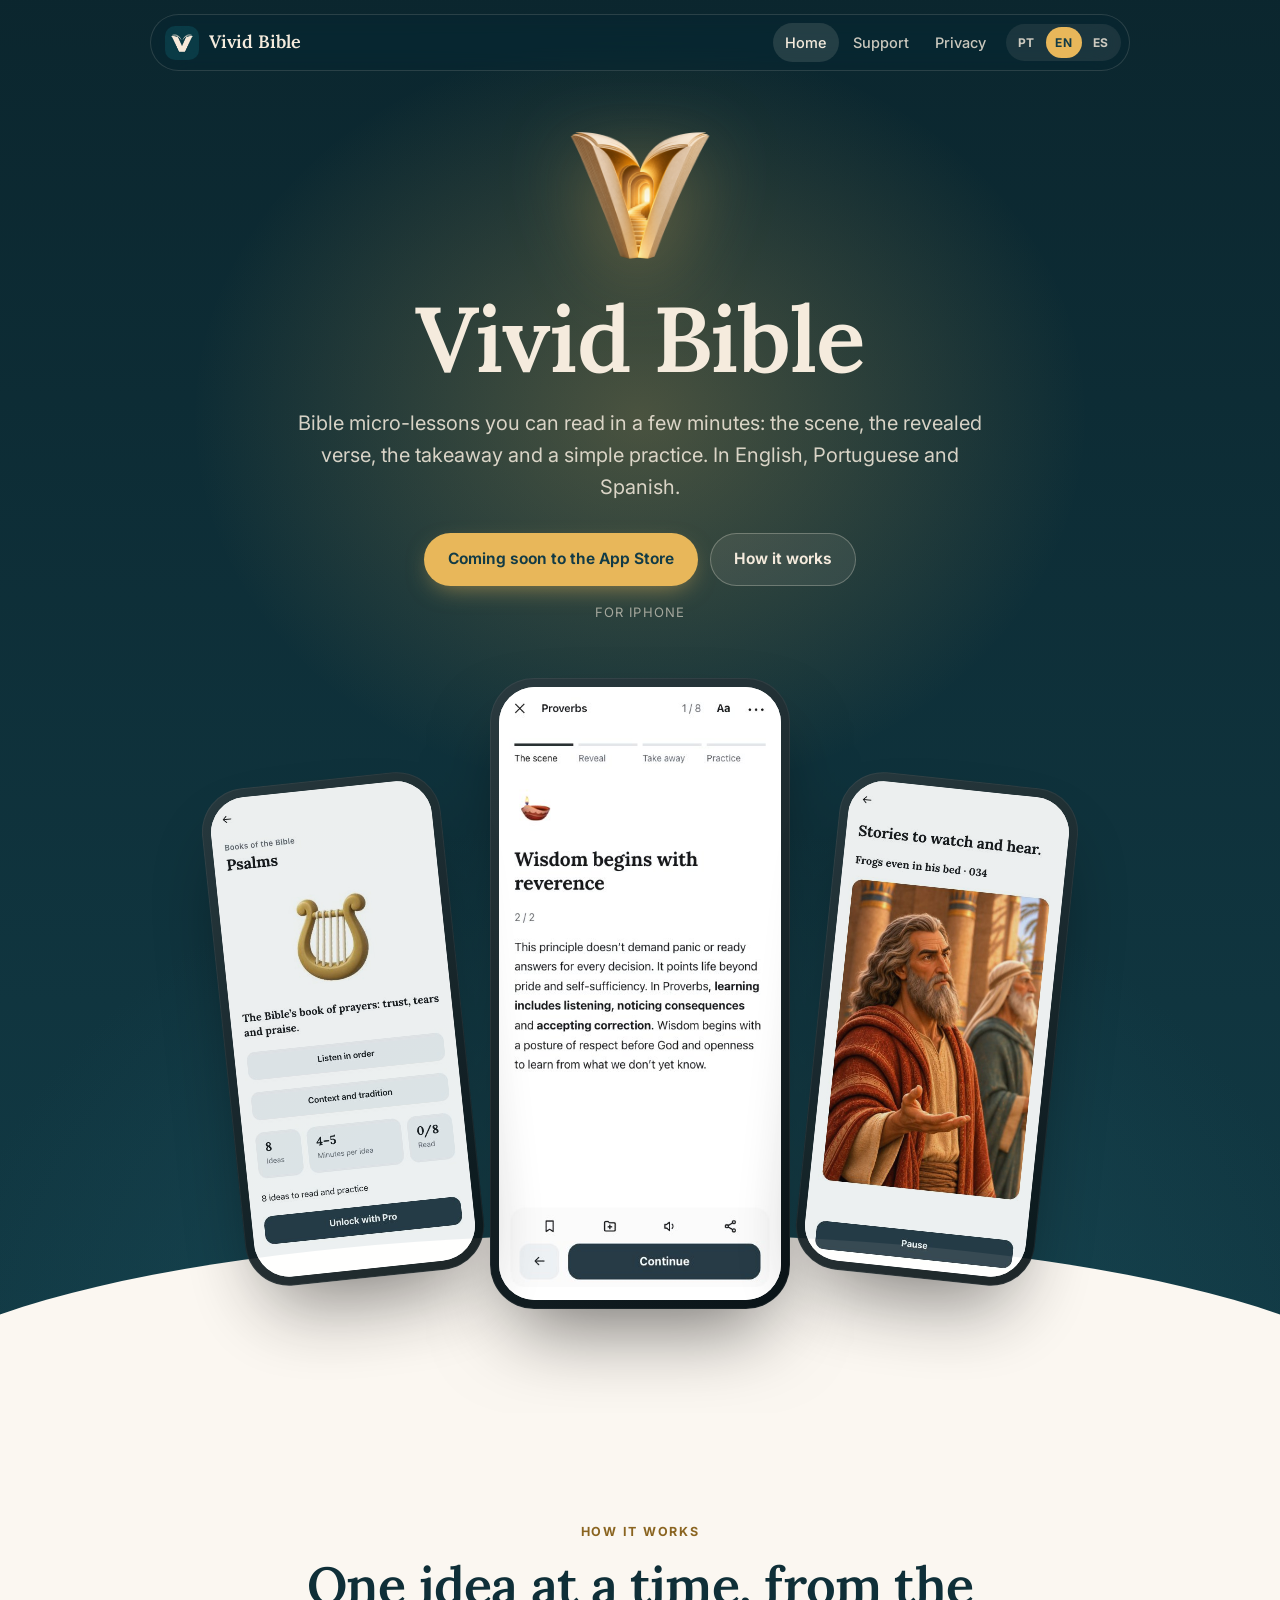
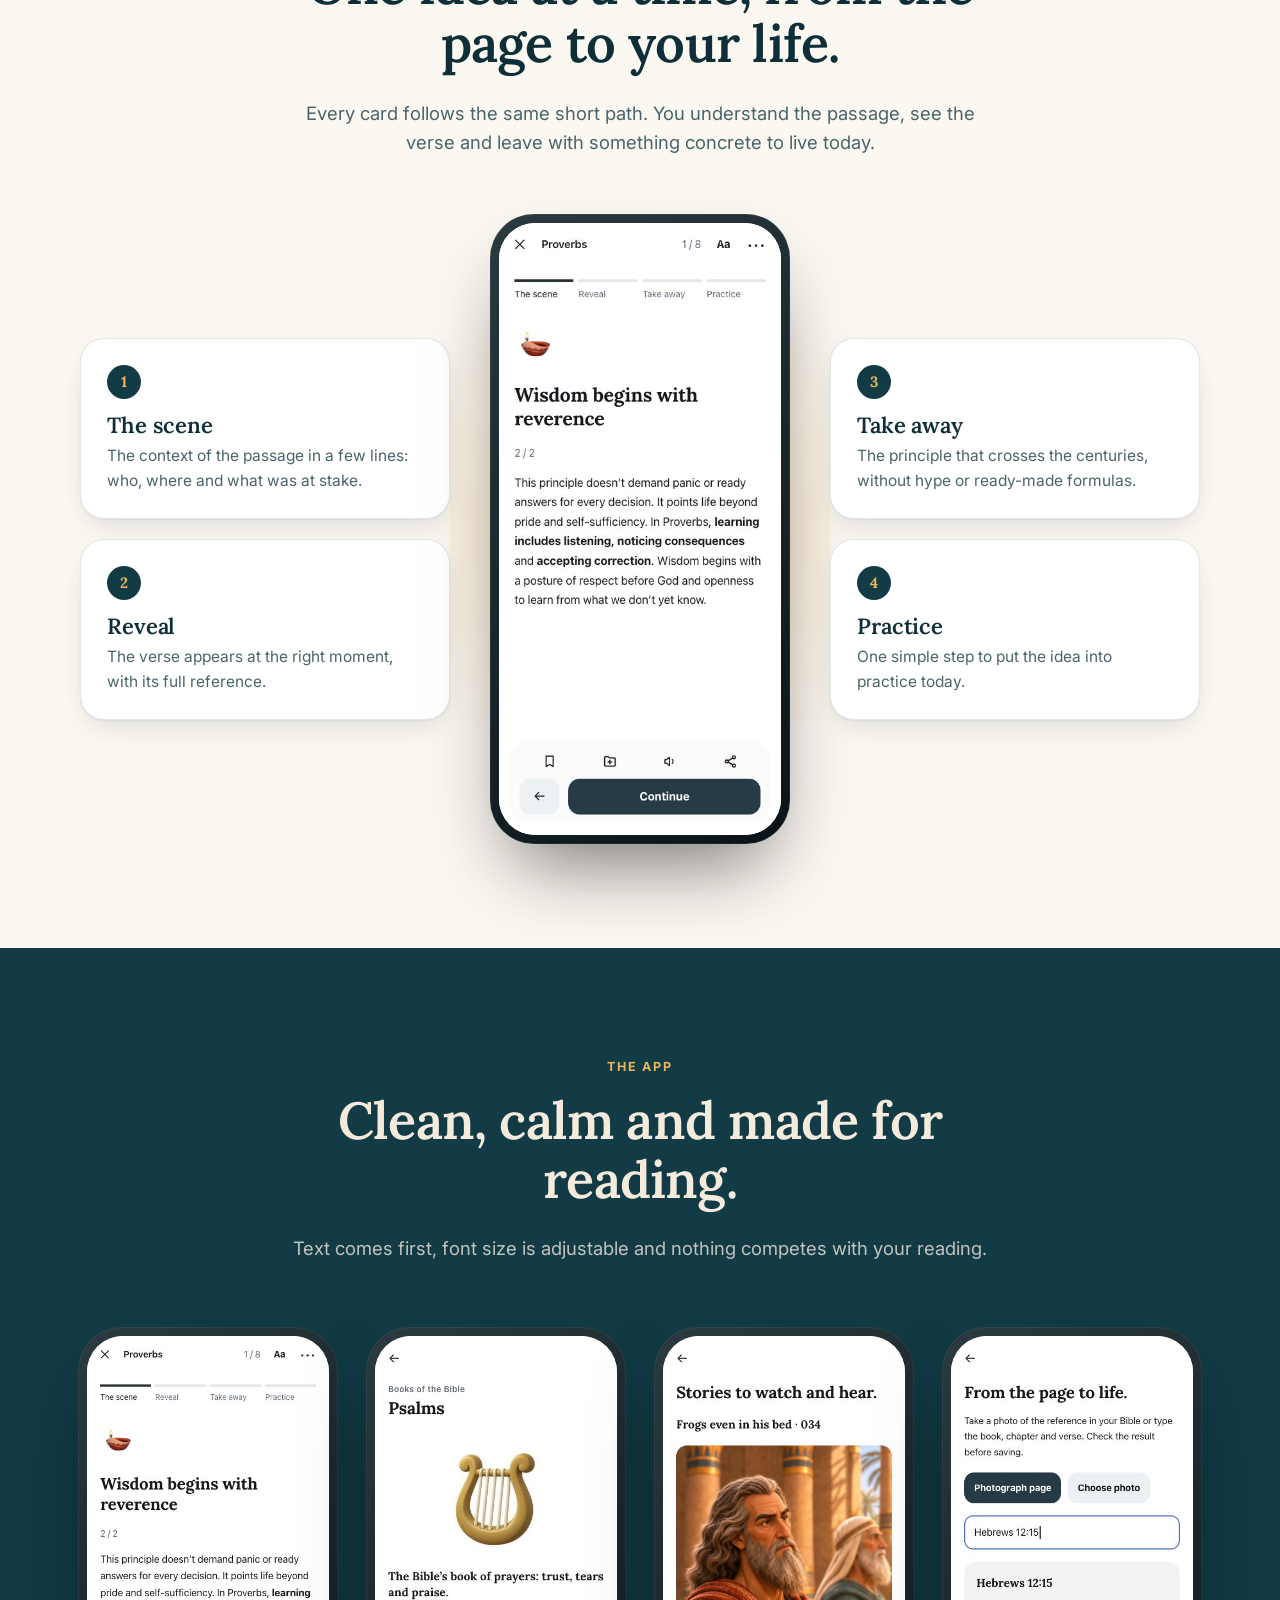
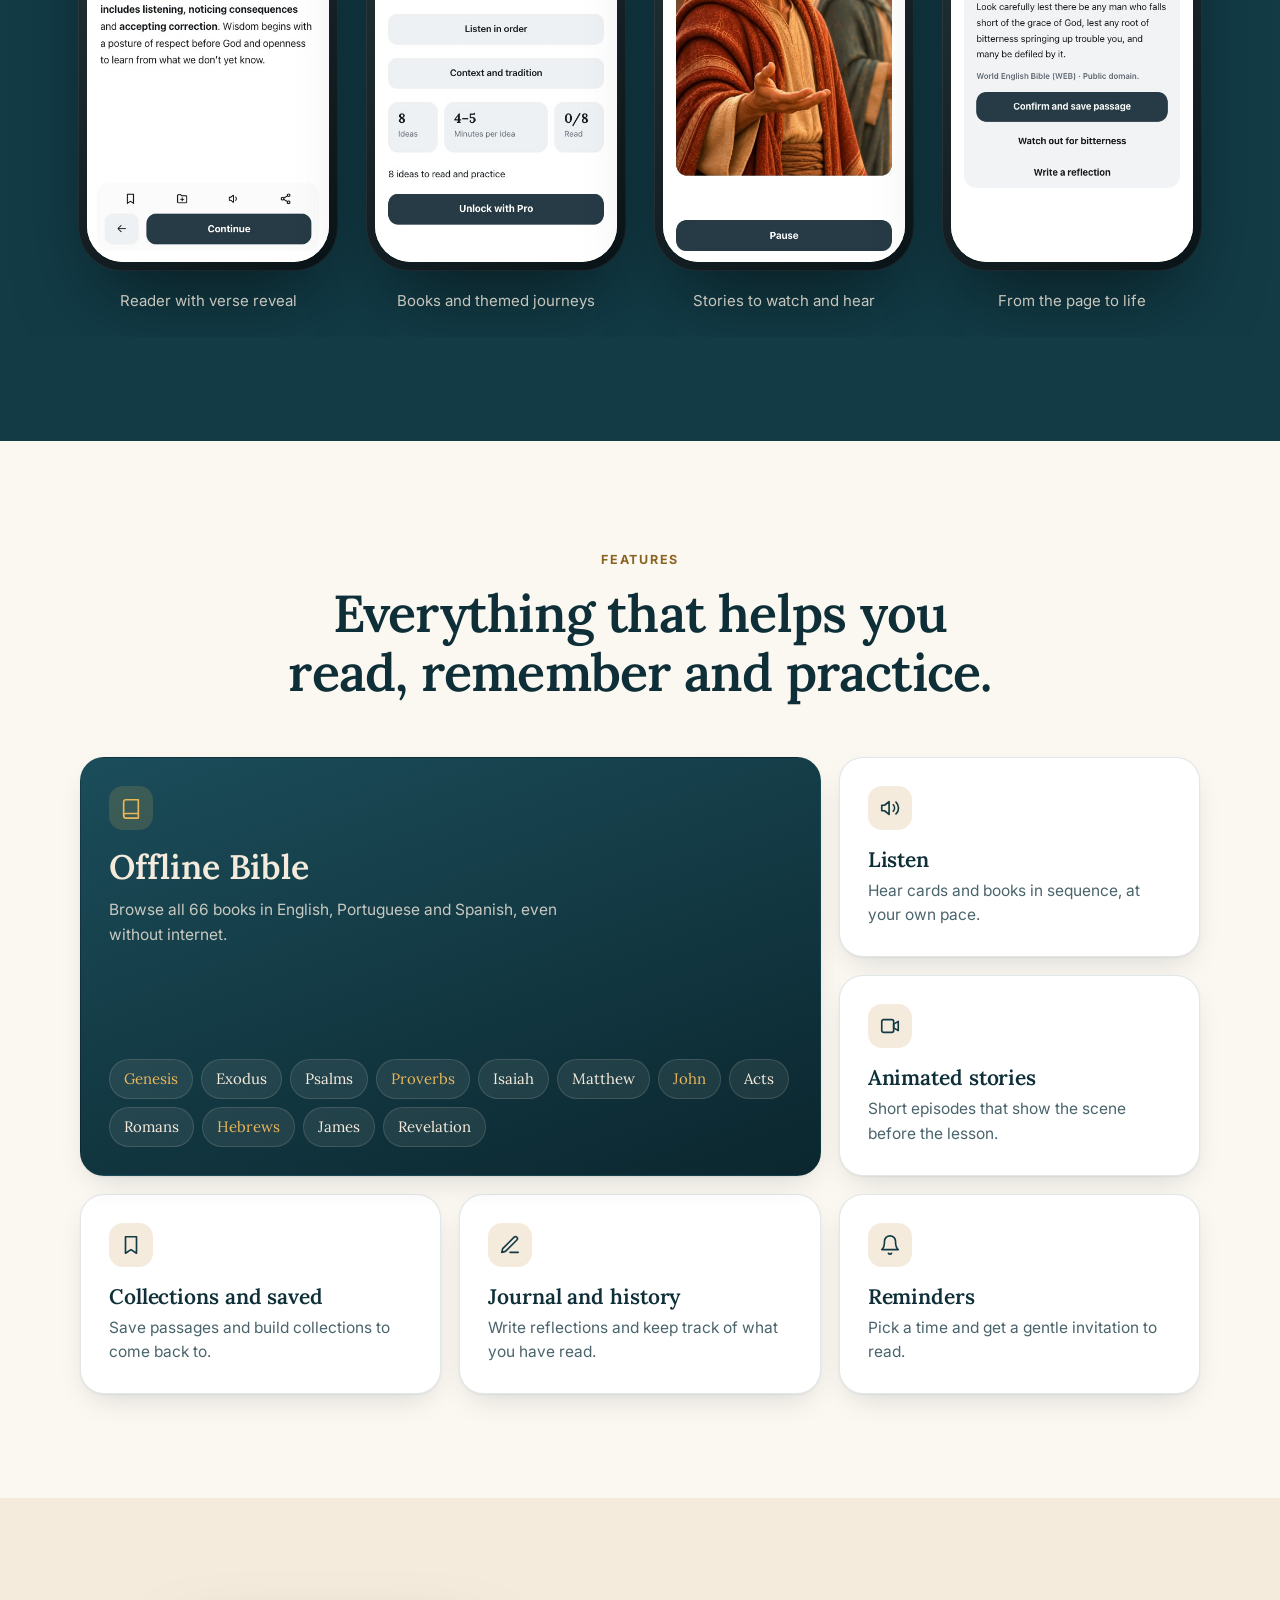
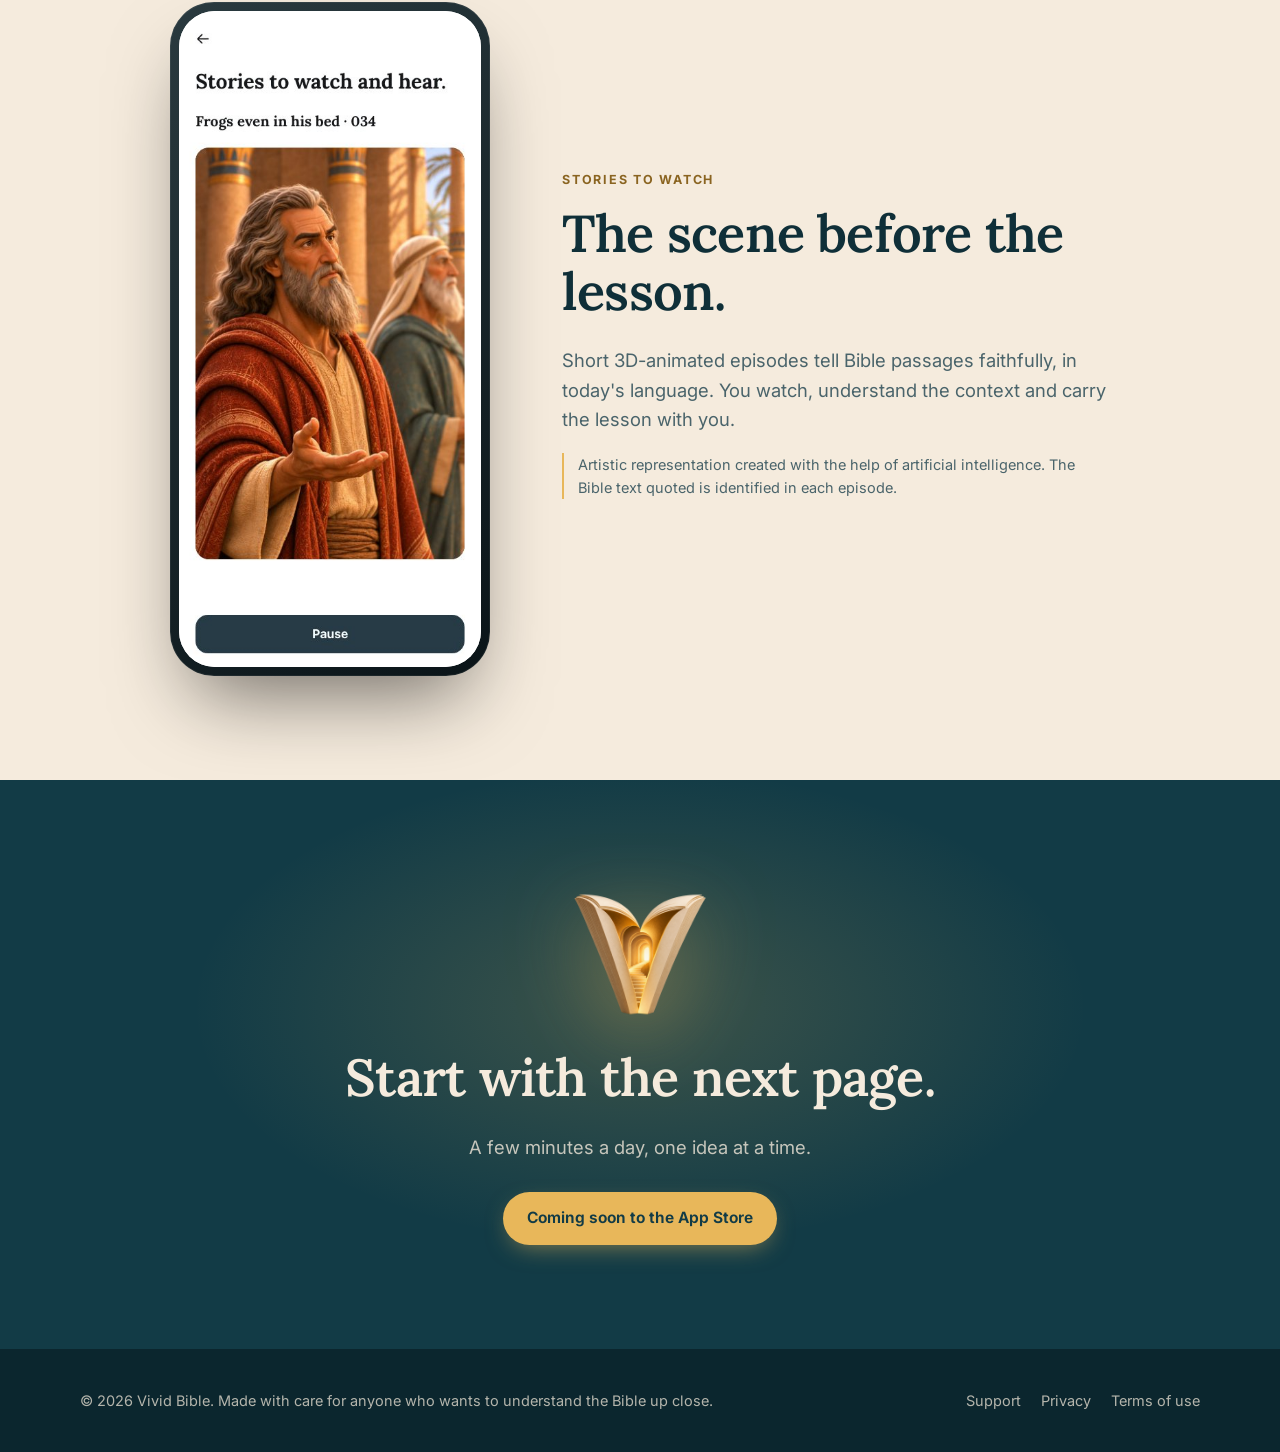
==== commit 03b6e515: "Prints do app traduzidos para EN e ES na página inicial As telas em inglês e espanhol são recriadas " ====
--- a/docs/en/index.html
+++ b/docs/en/index.html
@@ -37,9 +37,9 @@
     <p class="selo">For iPhone</p>
   </div>
   <div class="palco" aria-hidden="true">
-    <div class="aparelho lado"><img src="../assets/img/print-salmos.jpg" alt="" width="440" height="956"></div>
-    <div class="aparelho centro"><img src="../assets/img/print-leitor.jpg" alt="" width="440" height="956"></div>
-    <div class="aparelho lado"><img src="../assets/img/print-video.jpg" alt="" width="440" height="956"></div>
+    <div class="aparelho lado"><img src="../assets/img/print-salmos-en.jpg" alt="" width="440" height="956"></div>
+    <div class="aparelho centro"><img src="../assets/img/print-leitor-en.jpg" alt="" width="440" height="956"></div>
+    <div class="aparelho lado"><img src="../assets/img/print-video-en.jpg" alt="" width="440" height="956"></div>
   </div>
 </section>
 
@@ -52,7 +52,7 @@
     </div>
     <div class="orbita">
       <div class="coluna"><div class="passo"><span class="num">1</span><h3>The scene</h3><p>The context of the passage in a few lines: who, where and what was at stake.</p></div><div class="passo"><span class="num">2</span><h3>Reveal</h3><p>The verse appears at the right moment, with its full reference.</p></div></div>
-      <div class="aparelho"><img src="../assets/img/print-leitor.jpg" alt="Reader with verse reveal" width="440" height="956" loading="lazy"></div>
+      <div class="aparelho"><img src="../assets/img/print-leitor-en.jpg" alt="Reader with verse reveal" width="440" height="956" loading="lazy"></div>
       <div class="coluna"><div class="passo"><span class="num">3</span><h3>Take away</h3><p>The principle that crosses the centuries, without hype or ready-made formulas.</p></div><div class="passo"><span class="num">4</span><h3>Practice</h3><p>One simple step to put the idea into practice today.</p></div></div>
     </div>
   </div>
@@ -66,7 +66,7 @@
       <p class="intro">Text comes first, font size is adjustable and nothing competes with your reading.</p>
     </div>
   </div>
-  <div class="telas" tabindex="0" role="region" aria-label="The app"><div class="tela"><figure><div class="aparelho"><img src="../assets/img/print-leitor.jpg" alt="Reader with verse reveal" width="440" height="956" loading="lazy"></div><figcaption>Reader with verse reveal</figcaption></figure></div><div class="tela"><figure><div class="aparelho"><img src="../assets/img/print-salmos.jpg" alt="Books and themed journeys" width="440" height="956" loading="lazy"></div><figcaption>Books and themed journeys</figcaption></figure></div><div class="tela"><figure><div class="aparelho"><img src="../assets/img/print-video.jpg" alt="Stories to watch and hear" width="440" height="956" loading="lazy"></div><figcaption>Stories to watch and hear</figcaption></figure></div><div class="tela"><figure><div class="aparelho"><img src="../assets/img/print-scanner.jpg" alt="From the page to life" width="440" height="956" loading="lazy"></div><figcaption>From the page to life</figcaption></figure></div></div>
+  <div class="telas" tabindex="0" role="region" aria-label="The app"><div class="tela"><figure><div class="aparelho"><img src="../assets/img/print-leitor-en.jpg" alt="Reader with verse reveal" width="440" height="956" loading="lazy"></div><figcaption>Reader with verse reveal</figcaption></figure></div><div class="tela"><figure><div class="aparelho"><img src="../assets/img/print-salmos-en.jpg" alt="Books and themed journeys" width="440" height="956" loading="lazy"></div><figcaption>Books and themed journeys</figcaption></figure></div><div class="tela"><figure><div class="aparelho"><img src="../assets/img/print-video-en.jpg" alt="Stories to watch and hear" width="440" height="956" loading="lazy"></div><figcaption>Stories to watch and hear</figcaption></figure></div><div class="tela"><figure><div class="aparelho"><img src="../assets/img/print-scanner-en.jpg" alt="From the page to life" width="440" height="956" loading="lazy"></div><figcaption>From the page to life</figcaption></figure></div></div>
 </section>
 
 <section aria-labelledby="h-rec">
@@ -81,7 +81,7 @@
 
 <section class="marfim" aria-labelledby="h-vid">
   <div class="wrap videos">
-    <div class="aparelho"><img src="../assets/img/print-video.jpg" alt="" width="440" height="956" loading="lazy"></div>
+    <div class="aparelho"><img src="../assets/img/print-video-en.jpg" alt="" width="440" height="956" loading="lazy"></div>
     <div>
       <p class="rotulo">Stories to watch</p>
       <h2 class="titulo-secao" id="h-vid">The scene before the lesson.</h2>
